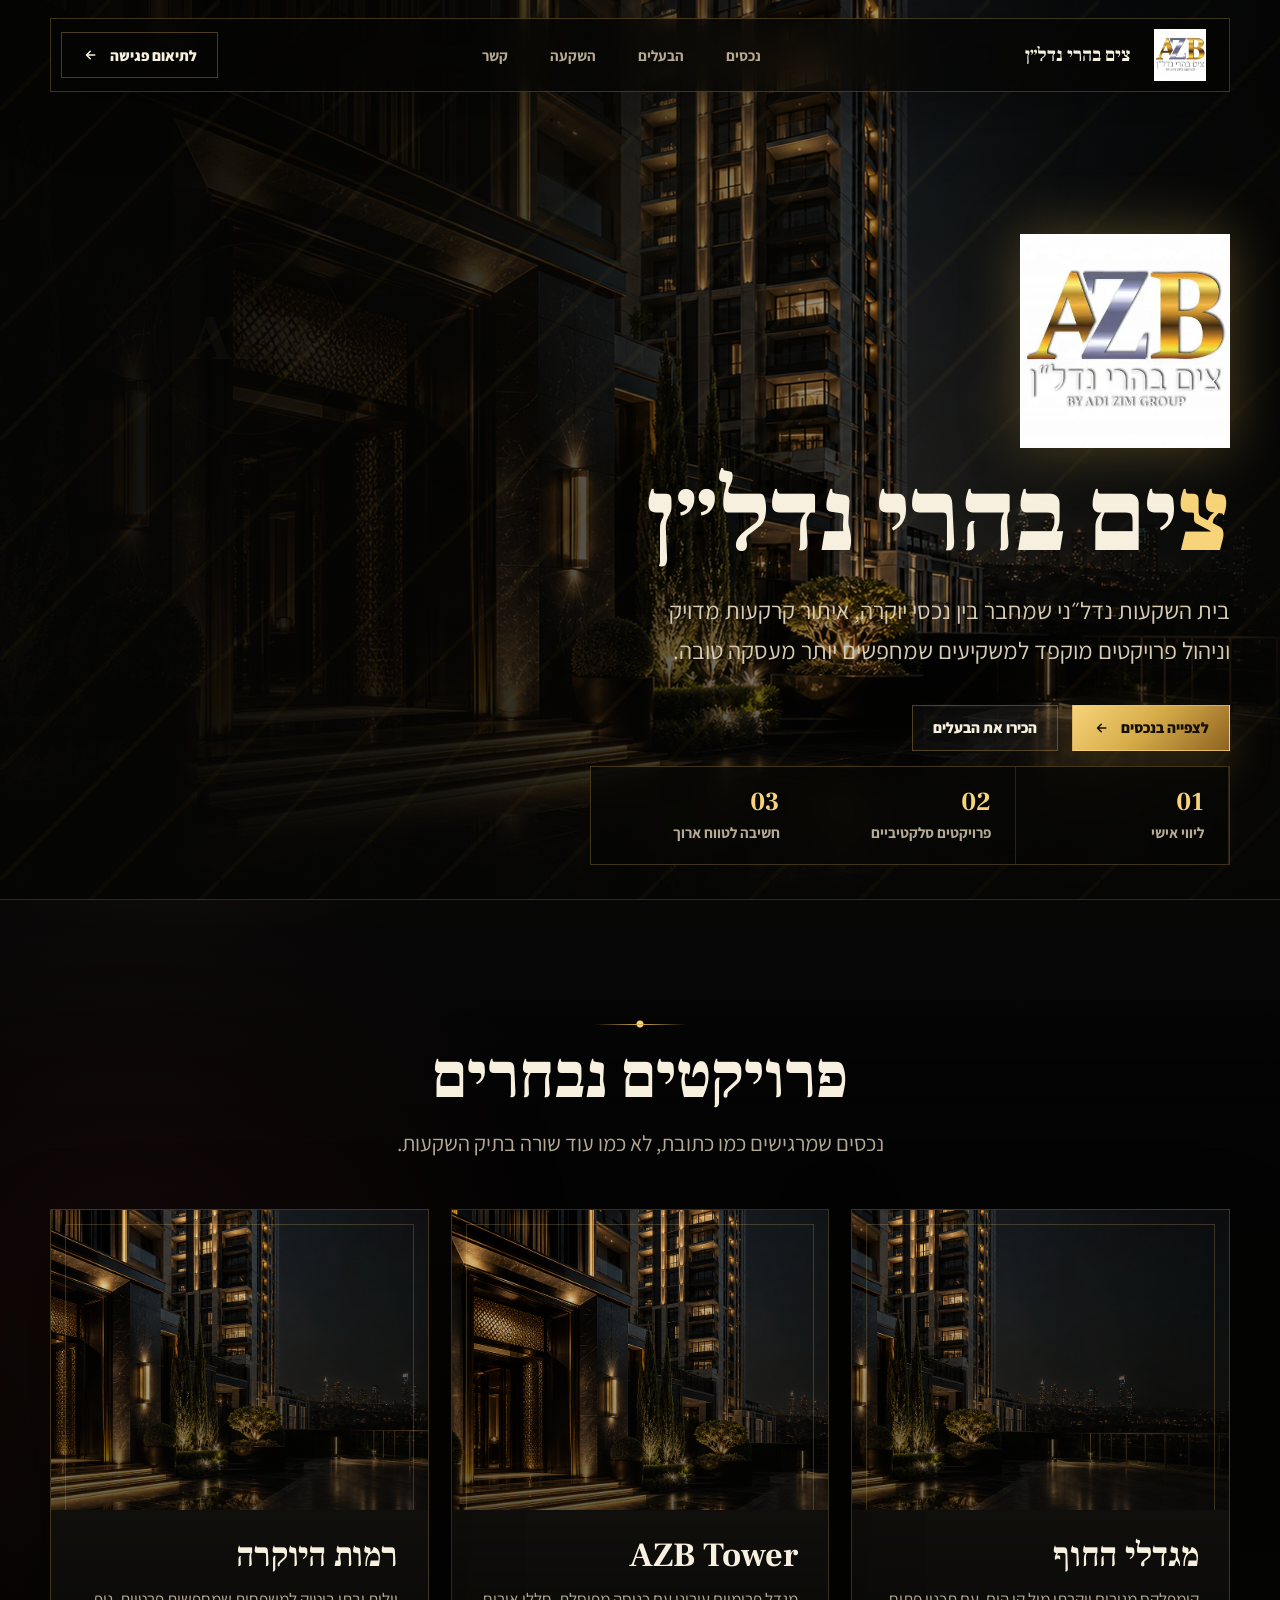
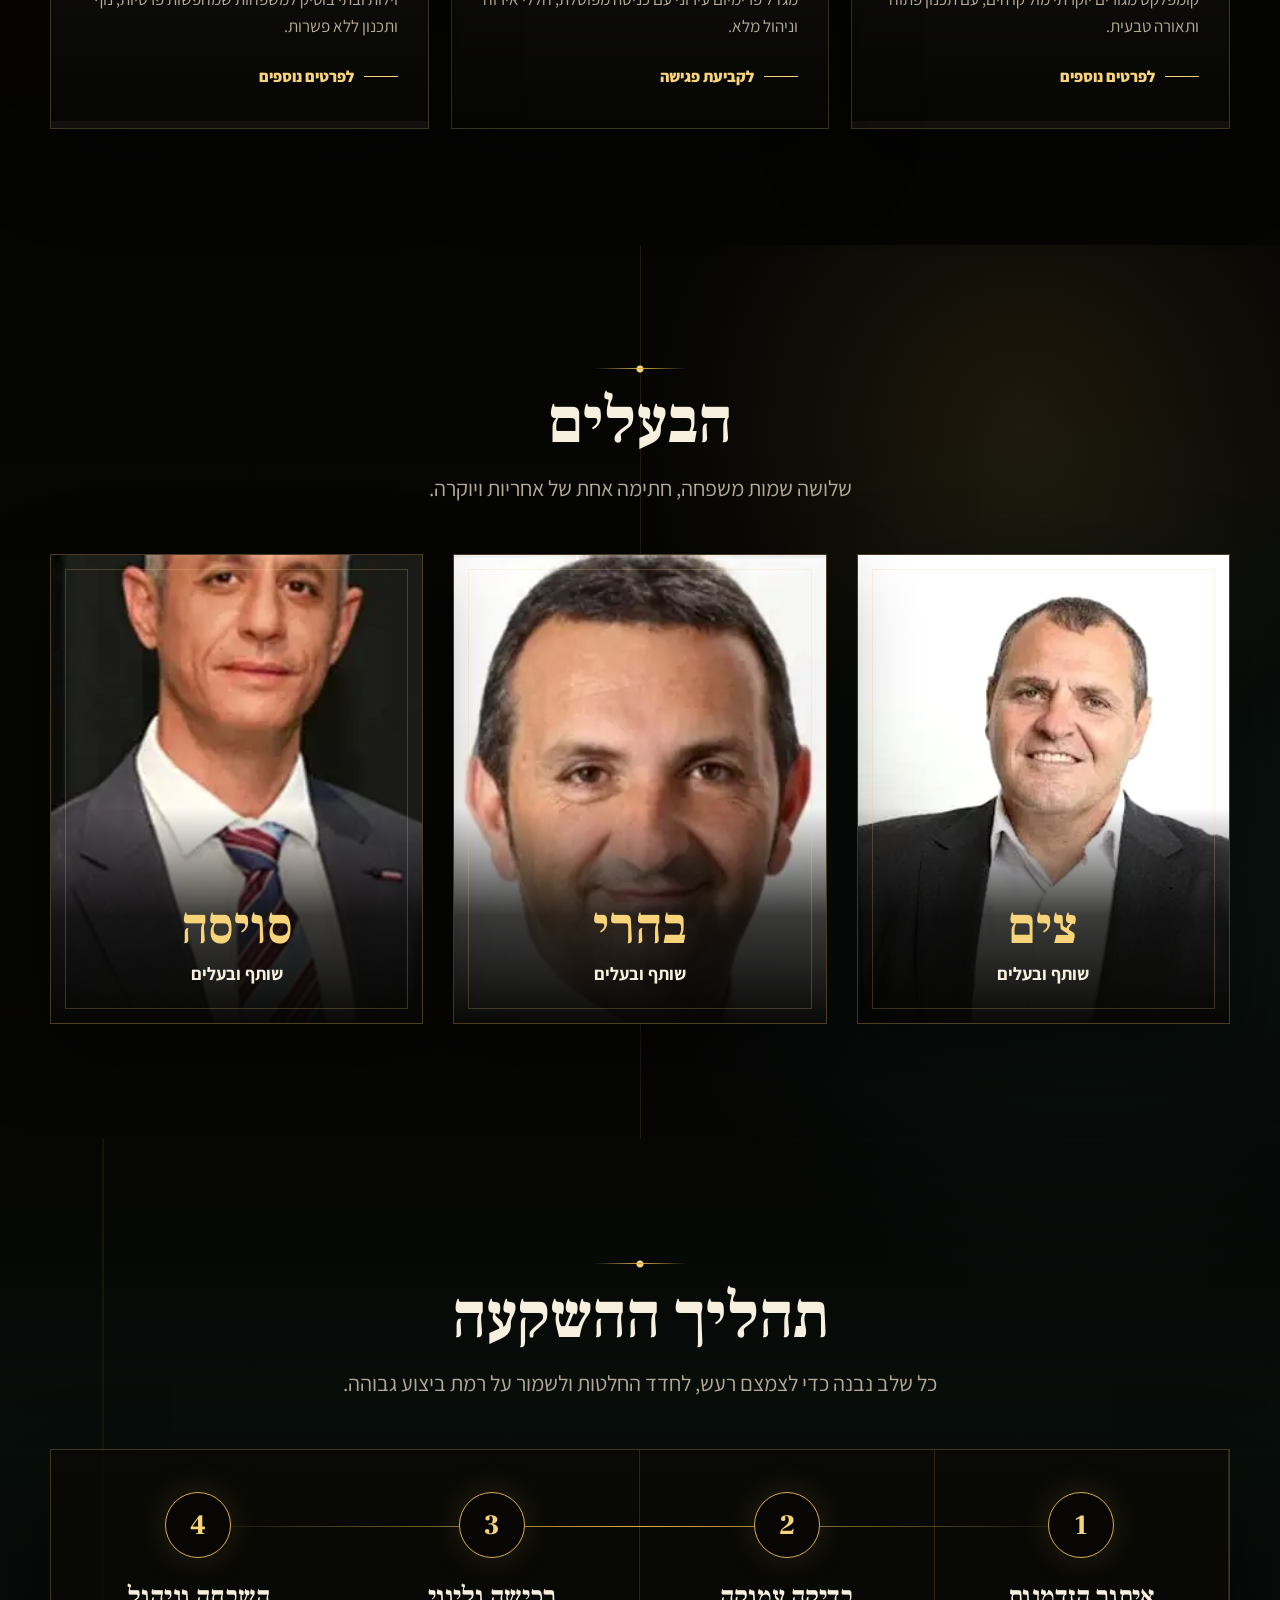
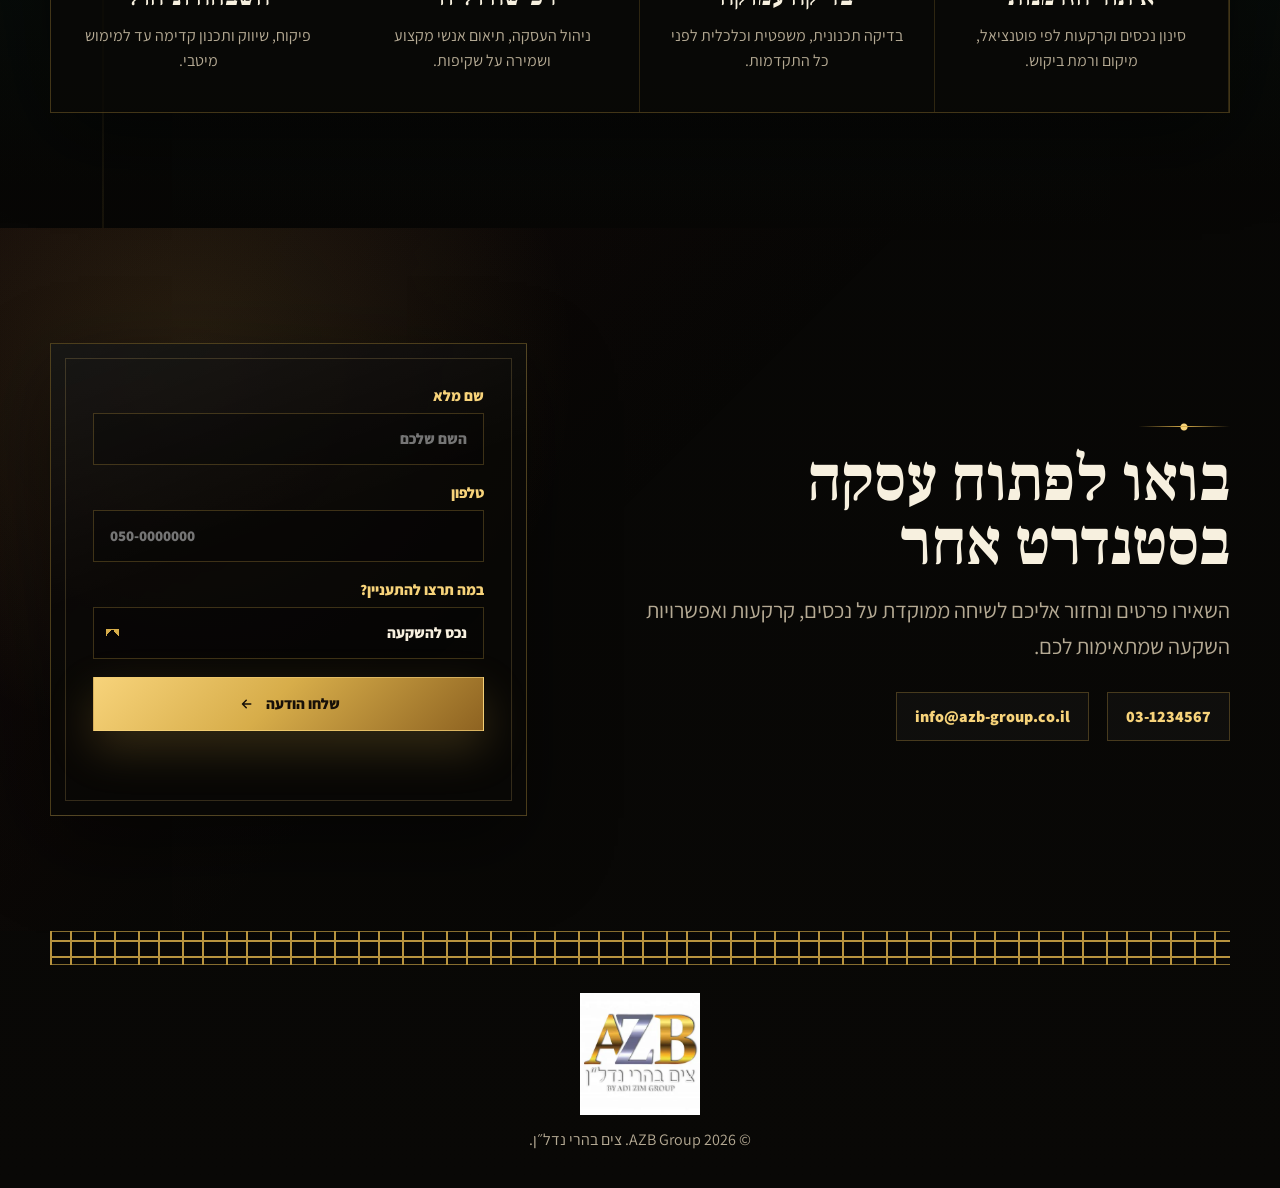
==== index.html @ ae709494 "Create luxury AZB real estate website" ====
<!doctype html>
<html lang="he" dir="rtl">
  <head>
    <meta charset="UTF-8" />
    <meta name="viewport" content="width=device-width, initial-scale=1.0" />
    <title>AZB | צים בהרי נדל"ן</title>
    <meta
      name="description"
      content="אתר יוקרה ל-AZB, צים בהרי נדל״ן, עם נכסי פרימיום, תהליך השקעה ובעלי החברה."
    />
    <link rel="preconnect" href="https://fonts.googleapis.com" />
    <link rel="preconnect" href="https://fonts.gstatic.com" crossorigin />
    <link
      href="https://fonts.googleapis.com/css2?family=Assistant:wght@300;400;500;600;700;800&family=Frank+Ruhl+Libre:wght@400;500;700;900&display=swap"
      rel="stylesheet"
    />
    <link rel="stylesheet" href="styles.css" />
  </head>
  <body>
    <div class="intro" aria-hidden="true">
      <div class="intro__frame">
        <span class="intro__line intro__line--top"></span>
        <img src="assets/logo.webp" alt="" class="intro__logo" />
        <div class="intro__title">AZB</div>
        <div class="intro__subtitle">צים בהרי נדל״ן</div>
        <span class="intro__line intro__line--bottom"></span>
      </div>
    </div>

    <header class="site-header" id="top">
      <a class="brand" href="#top" aria-label="AZB דף הבית">
        <img src="assets/logo.webp" alt="AZB צים בהרי נדל״ן" />
        <span>צים בהרי נדל״ן</span>
      </a>

      <nav class="main-nav" aria-label="ניווט ראשי">
        <a href="#properties">נכסים</a>
        <a href="#owners">הבעלים</a>
        <a href="#process">השקעה</a>
        <a href="#contact">קשר</a>
      </nav>

      <a class="header-cta" href="#contact">
        <span>לתיאום פגישה</span>
        <svg viewBox="0 0 24 24" aria-hidden="true">
          <path d="M7 12h10M13 7l5 5-5 5" />
        </svg>
      </a>
    </header>

    <main>
      <section class="hero" aria-labelledby="hero-title">
        <div class="hero__media" aria-hidden="true">
          <img src="assets/luxury-hero.png" alt="" />
          <div class="hero__seal">AZB</div>
        </div>

        <div class="hero__content" data-animate>
          <img class="hero__logo" src="assets/logo.webp" alt="AZB צים בהרי נדל״ן" />
          <h1 id="hero-title">צים בהרי נדל״ן</h1>
          <p>
            בית השקעות נדל״ני שמחבר בין נכסי יוקרה, איתור קרקעות מדויק וניהול
            פרויקטים מוקפד למשקיעים שמחפשים יותר מעסקה טובה.
          </p>
          <div class="hero__actions">
            <a class="btn btn--gold" href="#properties">
              <span>לצפייה בנכסים</span>
              <svg viewBox="0 0 24 24" aria-hidden="true">
                <path d="M7 12h10M13 7l5 5-5 5" />
              </svg>
            </a>
            <a class="btn btn--ghost" href="#owners">הכירו את הבעלים</a>
          </div>
        </div>

        <div class="hero__stats" data-animate>
          <div>
            <strong>01</strong>
            <span>ליווי אישי</span>
          </div>
          <div>
            <strong>02</strong>
            <span>פרויקטים סלקטיביים</span>
          </div>
          <div>
            <strong>03</strong>
            <span>חשיבה לטווח ארוך</span>
          </div>
        </div>
      </section>

      <section class="properties section" id="properties" aria-labelledby="properties-title">
        <div class="section__heading" data-animate>
          <span class="ornament"></span>
          <h2 id="properties-title">פרויקטים נבחרים</h2>
          <p>נכסים שמרגישים כמו כתובת, לא כמו עוד שורה בתיק השקעות.</p>
        </div>

        <div class="property-grid">
          <article class="property-card" data-animate>
            <div class="property-card__image property-card__image--one"></div>
            <div class="property-card__body">
              <h3>מגדלי החוף</h3>
              <p>קומפלקס מגורים יוקרתי מול קו הים, עם תכנון פתוח ותאורה טבעית.</p>
              <a href="#contact">לפרטים נוספים</a>
            </div>
          </article>

          <article class="property-card property-card--featured" data-animate>
            <div class="property-card__image property-card__image--two"></div>
            <div class="property-card__body">
              <h3>AZB Tower</h3>
              <p>מגדל פרימיום עירוני עם כניסה מפוסלת, חללי אירוח וניהול מלא.</p>
              <a href="#contact">לקביעת פגישה</a>
            </div>
          </article>

          <article class="property-card" data-animate>
            <div class="property-card__image property-card__image--three"></div>
            <div class="property-card__body">
              <h3>רמות היוקרה</h3>
              <p>וילות ובתי בוטיק למשפחות שמחפשות פרטיות, נוף ותכנון ללא פשרות.</p>
              <a href="#contact">לפרטים נוספים</a>
            </div>
          </article>
        </div>
      </section>

      <section class="owners section" id="owners" aria-labelledby="owners-title">
        <div class="section__heading" data-animate>
          <span class="ornament"></span>
          <h2 id="owners-title">הבעלים</h2>
          <p>שלושה שמות משפחה, חתימה אחת של אחריות ויוקרה.</p>
        </div>

        <div class="owners-grid">
          <article class="owner-card" data-animate>
            <img src="assets/owner-zim.webp" alt="בעלים ממשפחת צים" />
            <div>
              <h3>צים</h3>
              <p>שותף ובעלים</p>
            </div>
          </article>

          <article class="owner-card" data-animate>
            <img src="assets/owner-bahari.webp" alt="בעלים ממשפחת בהרי" />
            <div>
              <h3>בהרי</h3>
              <p>שותף ובעלים</p>
            </div>
          </article>

          <article class="owner-card" data-animate>
            <img src="assets/owner-suissa.webp" alt="בעלים ממשפחת סויסה" />
            <div>
              <h3>סויסה</h3>
              <p>שותף ובעלים</p>
            </div>
          </article>
        </div>
      </section>

      <section class="process section" id="process" aria-labelledby="process-title">
        <div class="section__heading" data-animate>
          <span class="ornament"></span>
          <h2 id="process-title">תהליך ההשקעה</h2>
          <p>כל שלב נבנה כדי לצמצם רעש, לחדד החלטות ולשמור על רמת ביצוע גבוהה.</p>
        </div>

        <div class="timeline" data-animate>
          <article>
            <span>1</span>
            <h3>איתור הזדמנות</h3>
            <p>סינון נכסים וקרקעות לפי פוטנציאל, מיקום ורמת ביקוש.</p>
          </article>
          <article>
            <span>2</span>
            <h3>בדיקה עמוקה</h3>
            <p>בדיקה תכנונית, משפטית וכלכלית לפני כל התקדמות.</p>
          </article>
          <article>
            <span>3</span>
            <h3>רכישה וליווי</h3>
            <p>ניהול העסקה, תיאום אנשי מקצוע ושמירה על שקיפות.</p>
          </article>
          <article>
            <span>4</span>
            <h3>השבחה וניהול</h3>
            <p>פיקוח, שיווק ותכנון קדימה עד למימוש מיטבי.</p>
          </article>
        </div>
      </section>

      <section class="contact section" id="contact" aria-labelledby="contact-title">
        <div class="contact__copy" data-animate>
          <span class="ornament"></span>
          <h2 id="contact-title">בואו לפתוח עסקה בסטנדרט אחר</h2>
          <p>
            השאירו פרטים ונחזור אליכם לשיחה ממוקדת על נכסים, קרקעות ואפשרויות
            השקעה שמתאימות לכם.
          </p>
          <div class="contact__details">
            <a href="tel:031234567">03-1234567</a>
            <a href="mailto:info@azb-group.co.il">info@azb-group.co.il</a>
          </div>
        </div>

        <form class="contact-form" data-animate>
          <label>
            שם מלא
            <input type="text" name="name" placeholder="השם שלכם" required />
          </label>
          <label>
            טלפון
            <input type="tel" name="phone" placeholder="050-0000000" required />
          </label>
          <label>
            במה תרצו להתעניין?
            <select name="interest">
              <option>נכס להשקעה</option>
              <option>קרקע להשבחה</option>
              <option>פרויקט מגורים</option>
              <option>פגישת היכרות</option>
            </select>
          </label>
          <button class="btn btn--gold" type="submit">
            <span>שלחו הודעה</span>
            <svg viewBox="0 0 24 24" aria-hidden="true">
              <path d="M7 12h10M13 7l5 5-5 5" />
            </svg>
          </button>
          <p class="form-status" role="status" aria-live="polite"></p>
        </form>
      </section>
    </main>

    <footer class="site-footer">
      <div class="meander" aria-hidden="true"></div>
      <img src="assets/logo.webp" alt="AZB צים בהרי נדל״ן" />
      <p>© 2026 AZB Group. צים בהרי נדל״ן.</p>
    </footer>

    <script src="script.js"></script>
  </body>
</html>
---- styles.css ----
:root {
  --bg: #050504;
  --bg-soft: #0b0a08;
  --panel: #11100d;
  --panel-strong: #17130e;
  --gold: #d7ad4a;
  --gold-bright: #f7d37a;
  --gold-deep: #8e6321;
  --ivory: #f7f0df;
  --muted: #b5aa94;
  --line: rgba(215, 173, 74, 0.34);
  --emerald: #11392f;
  --wine: #3a1415;
  --shadow: 0 30px 80px rgba(0, 0, 0, 0.48);
  --serif: "Frank Ruhl Libre", "Noto Serif Hebrew", Georgia, serif;
  --sans: "Assistant", "Segoe UI", Arial, sans-serif;
  --ease: cubic-bezier(0.22, 1, 0.36, 1);
}

* {
  box-sizing: border-box;
}

html {
  scroll-behavior: smooth;
}

body {
  margin: 0;
  background:
    radial-gradient(circle at 15% 12%, rgba(215, 173, 74, 0.16), transparent 26rem),
    radial-gradient(circle at 85% 56%, rgba(17, 57, 47, 0.34), transparent 28rem),
    linear-gradient(180deg, #020202 0%, var(--bg) 46%, #090806 100%);
  color: var(--ivory);
  font-family: var(--sans);
  overflow-x: hidden;
}

body::before {
  position: fixed;
  inset: 0;
  z-index: -2;
  content: "";
  pointer-events: none;
  background-image:
    linear-gradient(rgba(255, 255, 255, 0.018) 1px, transparent 1px),
    linear-gradient(90deg, rgba(255, 255, 255, 0.018) 1px, transparent 1px);
  background-size: 72px 72px;
  mask-image: linear-gradient(to bottom, rgba(0, 0, 0, 0.8), transparent 78%);
}

body::after {
  position: fixed;
  inset: 0;
  z-index: -1;
  content: "";
  pointer-events: none;
  opacity: 0.22;
  background:
    linear-gradient(135deg, transparent 0 48%, rgba(215, 173, 74, 0.18) 49% 51%, transparent 52% 100%) 0 0 / 110px 110px,
    radial-gradient(circle at 50% 10%, rgba(247, 211, 122, 0.13), transparent 32rem);
}

a {
  color: inherit;
  text-decoration: none;
}

img {
  display: block;
  max-width: 100%;
}

button,
input,
select {
  font: inherit;
}

.intro {
  position: fixed;
  inset: 0;
  z-index: 1000;
  display: grid;
  place-items: center;
  overflow: hidden;
  background:
    radial-gradient(circle at center, rgba(215, 173, 74, 0.18), transparent 23rem),
    linear-gradient(135deg, #030303 0%, #0d0904 52%, #030303 100%);
  transition: opacity 900ms var(--ease), visibility 900ms var(--ease);
}

.intro::before,
.intro::after {
  position: absolute;
  inset: 9vw;
  content: "";
  border: 1px solid rgba(215, 173, 74, 0.34);
  transform: scaleX(0);
  animation: frameDraw 1500ms 280ms var(--ease) forwards;
}

.intro::after {
  inset: 11vw;
  border-color: rgba(247, 211, 122, 0.18);
  animation-delay: 520ms;
}

.intro__frame {
  position: relative;
  display: grid;
  place-items: center;
  min-width: min(560px, 82vw);
  padding: 54px 42px;
  isolation: isolate;
}

.intro__frame::before {
  position: absolute;
  width: 360px;
  height: 360px;
  content: "";
  border: 1px solid rgba(247, 211, 122, 0.28);
  border-radius: 50%;
  box-shadow: 0 0 110px rgba(215, 173, 74, 0.22), inset 0 0 80px rgba(215, 173, 74, 0.08);
  animation: halo 2100ms var(--ease) both;
}

.intro__logo {
  width: min(210px, 48vw);
  filter: drop-shadow(0 0 32px rgba(247, 211, 122, 0.45));
  opacity: 0;
  transform: translateY(22px) scale(0.82);
  animation: logoReveal 1500ms 420ms var(--ease) forwards;
}

.intro__title {
  margin-top: 18px;
  font-family: var(--serif);
  font-size: clamp(48px, 8vw, 92px);
  font-weight: 900;
  line-height: 0.85;
  letter-spacing: 0;
  color: var(--gold-bright);
  text-shadow: 0 0 32px rgba(215, 173, 74, 0.36);
  opacity: 0;
  animation: fadeUp 1000ms 740ms var(--ease) forwards;
}

.intro__subtitle {
  margin-top: 8px;
  color: var(--ivory);
  font-size: clamp(18px, 3vw, 28px);
  letter-spacing: 0;
  opacity: 0;
  animation: fadeUp 1000ms 930ms var(--ease) forwards;
}

.intro__line {
  width: min(360px, 68vw);
  height: 1px;
  background: linear-gradient(90deg, transparent, var(--gold-bright), transparent);
  transform: scaleX(0);
  animation: lineDraw 1300ms 620ms var(--ease) forwards;
}

.intro__line--top {
  margin-bottom: 30px;
}

.intro__line--bottom {
  margin-top: 28px;
}

body.intro-done .intro {
  visibility: hidden;
  opacity: 0;
}

.site-header {
  position: fixed;
  inset: 0 0 auto 0;
  z-index: 50;
  display: grid;
  grid-template-columns: auto 1fr auto;
  align-items: center;
  gap: 28px;
  width: min(1180px, calc(100% - 32px));
  margin: 18px auto 0;
  padding: 10px 12px 10px 10px;
  border: 1px solid rgba(215, 173, 74, 0.28);
  background: rgba(5, 5, 4, 0.72);
  box-shadow: 0 18px 60px rgba(0, 0, 0, 0.34);
  backdrop-filter: blur(18px);
  transition: transform 420ms var(--ease), background 420ms var(--ease), border-color 420ms var(--ease);
}

.site-header.is-scrolled {
  background: rgba(5, 5, 4, 0.9);
  border-color: rgba(215, 173, 74, 0.42);
  transform: translateY(-5px);
}

.brand {
  display: inline-flex;
  align-items: center;
  gap: 12px;
  min-width: 0;
}

.brand img {
  width: 74px;
  height: 52px;
  object-fit: contain;
}

.brand span {
  color: var(--ivory);
  font-family: var(--serif);
  font-size: 19px;
  font-weight: 700;
  white-space: nowrap;
}

.main-nav {
  display: flex;
  justify-content: center;
  gap: clamp(18px, 4vw, 42px);
  color: var(--muted);
  font-size: 15px;
  font-weight: 700;
}

.main-nav a {
  position: relative;
  padding: 8px 0;
  transition: color 240ms ease;
}

.main-nav a::after {
  position: absolute;
  right: 0;
  bottom: 0;
  width: 100%;
  height: 1px;
  content: "";
  background: var(--gold);
  transform: scaleX(0);
  transform-origin: right;
  transition: transform 260ms var(--ease);
}

.main-nav a:hover,
.main-nav a:focus-visible {
  color: var(--gold-bright);
}

.main-nav a:hover::after,
.main-nav a:focus-visible::after {
  transform: scaleX(1);
}

.header-cta,
.btn {
  position: relative;
  display: inline-flex;
  align-items: center;
  justify-content: center;
  gap: 10px;
  min-height: 46px;
  padding: 0 20px;
  border: 1px solid var(--line);
  overflow: hidden;
  color: var(--ivory);
  font-size: 15px;
  font-weight: 800;
  isolation: isolate;
  transition: transform 260ms var(--ease), border-color 260ms ease, color 260ms ease;
}

.header-cta::before,
.btn::before {
  position: absolute;
  inset: 0;
  z-index: -1;
  content: "";
  background: linear-gradient(105deg, transparent 0 35%, rgba(255, 255, 255, 0.32) 48%, transparent 62% 100%);
  transform: translateX(115%);
  transition: transform 720ms var(--ease);
}

.header-cta:hover,
.btn:hover {
  transform: translateY(-2px);
  border-color: rgba(247, 211, 122, 0.72);
}

.header-cta:hover::before,
.btn:hover::before {
  transform: translateX(-115%);
}

.header-cta svg,
.btn svg {
  width: 18px;
  height: 18px;
  fill: none;
  stroke: currentColor;
  stroke-linecap: round;
  stroke-linejoin: round;
  stroke-width: 2;
  transform: scaleX(-1);
}

.btn--gold {
  border-color: rgba(247, 211, 122, 0.66);
  background: linear-gradient(135deg, var(--gold-bright), var(--gold) 46%, var(--gold-deep));
  color: #171008;
  box-shadow: 0 18px 46px rgba(215, 173, 74, 0.22);
}

.btn--ghost {
  background: rgba(255, 255, 255, 0.03);
  color: var(--ivory);
}

.hero {
  position: relative;
  display: grid;
  align-items: center;
  min-height: 100vh;
  padding: 138px max(22px, calc((100vw - 1180px) / 2)) 78px;
  overflow: hidden;
  border-bottom: 1px solid rgba(215, 173, 74, 0.22);
}

.hero::before {
  position: absolute;
  inset: 0;
  z-index: -1;
  content: "";
  background:
    linear-gradient(90deg, rgba(5, 5, 4, 0.98) 0%, rgba(5, 5, 4, 0.84) 34%, rgba(5, 5, 4, 0.24) 70%, rgba(5, 5, 4, 0.9) 100%),
    linear-gradient(0deg, #050504 0%, rgba(5, 5, 4, 0) 28%);
}

.hero__media {
  position: absolute;
  inset: 0;
  z-index: -2;
}

.hero__media img {
  width: 100%;
  height: 100%;
  object-fit: cover;
  object-position: left center;
  opacity: 0.9;
}

.hero__seal {
  position: absolute;
  top: 27%;
  left: 12%;
  display: grid;
  place-items: center;
  width: clamp(130px, 15vw, 210px);
  aspect-ratio: 1;
  border: 1px solid rgba(247, 211, 122, 0.36);
  border-radius: 50%;
  color: rgba(247, 211, 122, 0.42);
  font-family: var(--serif);
  font-size: clamp(38px, 5vw, 74px);
  font-weight: 900;
  box-shadow: inset 0 0 70px rgba(215, 173, 74, 0.08);
  opacity: 0.78;
}

.hero__content {
  width: min(660px, 100%);
  padding-top: 26px;
}

.hero__logo {
  width: clamp(130px, 18vw, 210px);
  margin-bottom: 22px;
  filter: drop-shadow(0 0 28px rgba(215, 173, 74, 0.32));
}

.hero h1 {
  margin: 0;
  color: var(--ivory);
  font-family: var(--serif);
  font-size: clamp(54px, 8vw, 112px);
  font-weight: 900;
  line-height: 0.95;
  letter-spacing: 0;
  text-wrap: balance;
}

.hero h1::first-letter {
  color: var(--gold-bright);
}

.hero p {
  max-width: 590px;
  margin: 24px 0 0;
  color: #d6cbb4;
  font-size: clamp(19px, 2vw, 24px);
  font-weight: 400;
  line-height: 1.65;
}

.hero__actions {
  display: flex;
  flex-wrap: wrap;
  gap: 14px;
  margin-top: 34px;
}

.hero__stats {
  position: absolute;
  right: max(22px, calc((100vw - 1180px) / 2));
  bottom: 34px;
  display: grid;
  grid-template-columns: repeat(3, minmax(120px, 1fr));
  width: min(640px, calc(100% - 44px));
  border: 1px solid rgba(215, 173, 74, 0.28);
  background: rgba(6, 6, 5, 0.74);
  backdrop-filter: blur(18px);
}

.hero__stats div {
  padding: 22px 24px;
  border-inline-start: 1px solid rgba(215, 173, 74, 0.18);
}

.hero__stats div:last-child {
  border-inline-start: 0;
}

.hero__stats strong {
  display: block;
  color: var(--gold-bright);
  font-family: var(--serif);
  font-size: 26px;
  line-height: 1;
}

.hero__stats span {
  display: block;
  margin-top: 8px;
  color: var(--muted);
  font-size: 15px;
  font-weight: 700;
}

.section {
  padding: clamp(76px, 9vw, 132px) max(22px, calc((100vw - 1180px) / 2));
}

.section__heading {
  display: grid;
  justify-items: center;
  max-width: 720px;
  margin: 0 auto 48px;
  text-align: center;
}

.ornament {
  display: block;
  width: 92px;
  height: 18px;
  margin-bottom: 12px;
  background:
    linear-gradient(90deg, transparent, var(--gold), transparent) center / 100% 1px no-repeat,
    radial-gradient(circle, var(--gold-bright) 0 3px, transparent 4px) center / 18px 18px no-repeat;
}

.section h2 {
  margin: 0;
  color: var(--ivory);
  font-family: var(--serif);
  font-size: clamp(40px, 5vw, 70px);
  font-weight: 800;
  line-height: 1;
  letter-spacing: 0;
}

.section__heading p,
.contact__copy p {
  margin: 16px 0 0;
  color: var(--muted);
  font-size: clamp(18px, 2vw, 22px);
  line-height: 1.65;
}

.properties {
  background:
    linear-gradient(180deg, rgba(255, 255, 255, 0.018), transparent 24%),
    radial-gradient(circle at 10% 40%, rgba(58, 20, 21, 0.28), transparent 28rem);
}

.property-grid {
  display: grid;
  grid-template-columns: repeat(3, 1fr);
  gap: 22px;
}

.property-card {
  position: relative;
  min-height: 520px;
  border: 1px solid rgba(215, 173, 74, 0.24);
  background: var(--panel);
  box-shadow: var(--shadow);
  overflow: hidden;
  transition: transform 360ms var(--ease), border-color 360ms ease, box-shadow 360ms ease;
}

.property-card::before {
  position: absolute;
  inset: 14px;
  z-index: 2;
  content: "";
  border: 1px solid rgba(247, 211, 122, 0.2);
  pointer-events: none;
}

.property-card:hover {
  transform: translateY(-8px);
  border-color: rgba(247, 211, 122, 0.56);
  box-shadow: 0 38px 100px rgba(0, 0, 0, 0.58);
}

.property-card__image {
  min-height: 300px;
  background-image:
    linear-gradient(0deg, rgba(5, 5, 4, 0.62), rgba(5, 5, 4, 0.03)),
    url("assets/luxury-hero.png");
  background-size: 180% auto;
  transition: transform 560ms var(--ease), filter 560ms ease;
}

.property-card:hover .property-card__image {
  transform: scale(1.04);
  filter: saturate(1.12) contrast(1.06);
}

.property-card__image--one {
  background-position: 74% 54%;
}

.property-card__image--two {
  background-position: 24% 36%;
}

.property-card__image--three {
  background-position: 46% 58%;
}

.property-card__body {
  position: relative;
  z-index: 3;
  padding: 28px 30px 34px;
  background:
    linear-gradient(180deg, rgba(5, 5, 4, 0.1), rgba(5, 5, 4, 0.94)),
    var(--panel);
}

.property-card h3 {
  margin: 0;
  color: var(--ivory);
  font-family: var(--serif);
  font-size: 34px;
  line-height: 1;
}

.property-card p {
  margin: 14px 0 22px;
  color: var(--muted);
  font-size: 17px;
  line-height: 1.55;
}

.property-card a {
  display: inline-flex;
  align-items: center;
  color: var(--gold-bright);
  font-weight: 800;
}

.property-card a::before {
  content: "";
  width: 34px;
  height: 1px;
  margin-left: 10px;
  background: currentColor;
  transition: width 260ms var(--ease);
}

.property-card a:hover::before {
  width: 54px;
}

.property-card--featured {
  transform: translateY(-20px);
  background: linear-gradient(180deg, rgba(17, 57, 47, 0.34), rgba(5, 5, 4, 0.98));
}

.owners {
  position: relative;
  overflow: hidden;
}

.owners::before {
  position: absolute;
  inset: 0;
  content: "";
  pointer-events: none;
  background:
    linear-gradient(90deg, transparent, rgba(215, 173, 74, 0.14), transparent) center top / 1px 100% no-repeat,
    radial-gradient(circle at 80% 20%, rgba(215, 173, 74, 0.12), transparent 24rem);
}

.owners-grid {
  position: relative;
  display: grid;
  grid-template-columns: repeat(3, 1fr);
  gap: 30px;
}

.owner-card {
  position: relative;
  display: grid;
  align-content: end;
  min-height: 470px;
  padding: 18px;
  border: 1px solid rgba(215, 173, 74, 0.26);
  overflow: hidden;
  background:
    linear-gradient(160deg, rgba(255, 255, 255, 0.03), transparent),
    var(--panel-strong);
  box-shadow: var(--shadow);
}

.owner-card::before {
  position: absolute;
  inset: 14px;
  z-index: 2;
  content: "";
  border: 1px solid rgba(247, 211, 122, 0.22);
  pointer-events: none;
}

.owner-card::after {
  position: absolute;
  inset: auto 0 0;
  z-index: 1;
  height: 46%;
  content: "";
  background: linear-gradient(0deg, rgba(5, 5, 4, 0.98), rgba(5, 5, 4, 0.78), transparent);
}

.owner-card img {
  position: absolute;
  inset: 0;
  width: 100%;
  height: 100%;
  object-fit: cover;
  object-position: center top;
  filter: saturate(0.92) contrast(1.04);
  transition: transform 560ms var(--ease), filter 560ms ease;
}

.owner-card:hover img {
  transform: scale(1.045);
  filter: saturate(1.03) contrast(1.08);
}

.owner-card div {
  position: relative;
  z-index: 3;
  padding: 26px 22px 20px;
  text-align: center;
}

.owner-card h3 {
  margin: 0;
  color: var(--gold-bright);
  font-family: var(--serif);
  font-size: clamp(34px, 4vw, 52px);
  line-height: 1;
}

.owner-card p {
  margin: 9px 0 0;
  color: var(--ivory);
  font-size: 18px;
  font-weight: 700;
}

.process {
  background:
    linear-gradient(180deg, rgba(5, 5, 4, 0), rgba(17, 57, 47, 0.16) 45%, rgba(5, 5, 4, 0)),
    linear-gradient(90deg, transparent 0 8%, rgba(215, 173, 74, 0.08) 8% 8.15%, transparent 8.15% 100%);
}

.timeline {
  position: relative;
  display: grid;
  grid-template-columns: repeat(4, 1fr);
  gap: 0;
  border: 1px solid rgba(215, 173, 74, 0.28);
  background: rgba(9, 8, 6, 0.78);
  box-shadow: var(--shadow);
}

.timeline::before {
  position: absolute;
  top: 76px;
  right: 12%;
  left: 12%;
  height: 1px;
  content: "";
  background: linear-gradient(90deg, transparent, var(--gold), transparent);
}

.timeline article {
  position: relative;
  padding: 42px 30px 38px;
  text-align: center;
  border-inline-start: 1px solid rgba(215, 173, 74, 0.18);
}

.timeline article:last-child {
  border-inline-start: 0;
}

.timeline span {
  position: relative;
  z-index: 1;
  display: grid;
  place-items: center;
  width: 66px;
  height: 66px;
  margin: 0 auto 24px;
  border: 1px solid var(--gold);
  border-radius: 50%;
  background: #070604;
  color: var(--gold-bright);
  font-family: var(--serif);
  font-size: 28px;
  font-weight: 900;
  box-shadow: 0 0 34px rgba(215, 173, 74, 0.16);
}

.timeline h3 {
  margin: 0;
  color: var(--ivory);
  font-family: var(--serif);
  font-size: 27px;
  line-height: 1.08;
}

.timeline p {
  margin: 13px 0 0;
  color: var(--muted);
  font-size: 16px;
  line-height: 1.55;
}

.contact {
  display: grid;
  grid-template-columns: minmax(0, 0.9fr) minmax(360px, 0.7fr);
  gap: clamp(36px, 7vw, 90px);
  align-items: center;
  background:
    radial-gradient(circle at 15% 20%, rgba(215, 173, 74, 0.13), transparent 24rem),
    linear-gradient(135deg, rgba(58, 20, 21, 0.2), transparent 46%);
}

.contact__copy {
  max-width: 620px;
}

.contact__copy .ornament {
  margin-right: 0;
}

.contact h2 {
  max-width: 620px;
}

.contact__details {
  display: flex;
  flex-wrap: wrap;
  gap: 18px;
  margin-top: 28px;
}

.contact__details a {
  padding: 13px 18px;
  border: 1px solid rgba(215, 173, 74, 0.28);
  color: var(--gold-bright);
  font-weight: 800;
  background: rgba(255, 255, 255, 0.03);
}

.contact-form {
  position: relative;
  display: grid;
  gap: 18px;
  padding: clamp(24px, 4vw, 42px);
  border: 1px solid rgba(215, 173, 74, 0.32);
  background:
    linear-gradient(160deg, rgba(255, 255, 255, 0.055), transparent 42%),
    rgba(9, 8, 6, 0.84);
  box-shadow: var(--shadow);
}

.contact-form::before {
  position: absolute;
  inset: 14px;
  content: "";
  border: 1px solid rgba(247, 211, 122, 0.18);
  pointer-events: none;
}

.contact-form label {
  display: grid;
  gap: 8px;
  color: var(--gold-bright);
  font-size: 15px;
  font-weight: 800;
}

.contact-form input,
.contact-form select {
  min-height: 52px;
  width: 100%;
  padding: 0 16px;
  border: 1px solid rgba(215, 173, 74, 0.26);
  border-radius: 0;
  background: rgba(0, 0, 0, 0.24);
  color: var(--ivory);
  outline: none;
  transition: border-color 200ms ease, box-shadow 200ms ease;
}

.contact-form select {
  appearance: none;
  background-image:
    linear-gradient(45deg, transparent 50%, var(--gold) 50%),
    linear-gradient(135deg, var(--gold) 50%, transparent 50%);
  background-position: left 18px center, left 12px center;
  background-size: 7px 7px, 7px 7px;
  background-repeat: no-repeat;
}

.contact-form input:focus,
.contact-form select:focus {
  border-color: var(--gold-bright);
  box-shadow: 0 0 0 3px rgba(215, 173, 74, 0.12);
}

.contact-form .btn {
  width: 100%;
  min-height: 54px;
  cursor: pointer;
}

.form-status {
  min-height: 24px;
  margin: 0;
  color: var(--gold-bright);
  font-weight: 800;
  text-align: center;
}

.site-footer {
  display: grid;
  justify-items: center;
  padding: 0 max(22px, calc((100vw - 1180px) / 2)) 38px;
  color: var(--muted);
  text-align: center;
}

.site-footer img {
  width: 120px;
  margin-top: 28px;
}

.site-footer p {
  margin: 14px 0 0;
}

.meander {
  width: 100%;
  height: 34px;
  border-block: 1px solid rgba(215, 173, 74, 0.72);
  background:
    linear-gradient(90deg, var(--gold) 0 2px, transparent 2px 20px, var(--gold) 20px 22px, transparent 22px 44px) 0 0 / 44px 100%,
    linear-gradient(180deg, transparent 0 8px, var(--gold) 8px 10px, transparent 10px 24px, var(--gold) 24px 26px, transparent 26px 100%) 0 0 / 44px 100%;
  opacity: 0.85;
}

[data-animate] {
  opacity: 0;
  transform: translateY(26px);
  transition: opacity 760ms var(--ease), transform 760ms var(--ease);
}

[data-animate].is-visible {
  opacity: 1;
  transform: translateY(0);
}

@keyframes frameDraw {
  to {
    transform: scaleX(1);
  }
}

@keyframes halo {
  0% {
    opacity: 0;
    transform: scale(0.68) rotate(-14deg);
  }
  100% {
    opacity: 1;
    transform: scale(1) rotate(0);
  }
}

@keyframes logoReveal {
  0% {
    opacity: 0;
    transform: translateY(22px) scale(0.82);
  }
  70% {
    opacity: 1;
  }
  100% {
    opacity: 1;
    transform: translateY(0) scale(1);
  }
}

@keyframes fadeUp {
  to {
    opacity: 1;
    transform: translateY(0);
  }
}

@keyframes lineDraw {
  to {
    transform: scaleX(1);
  }
}

@media (max-width: 920px) {
  .site-header {
    grid-template-columns: 1fr auto;
    gap: 12px;
  }

  .main-nav {
    grid-column: 1 / -1;
    order: 3;
    justify-content: space-between;
    gap: 10px;
    padding: 2px 6px 4px;
    font-size: 14px;
  }

  .brand span {
    display: none;
  }

  .hero {
    min-height: 950px;
    padding-top: 170px;
  }

  .hero::before {
    background:
      linear-gradient(180deg, rgba(5, 5, 4, 0.92) 0%, rgba(5, 5, 4, 0.62) 45%, rgba(5, 5, 4, 0.92) 100%),
      linear-gradient(0deg, #050504 0%, rgba(5, 5, 4, 0) 34%);
  }

  .hero__media img {
    object-position: 35% center;
  }

  .hero__stats {
    position: relative;
    right: auto;
    bottom: auto;
    grid-template-columns: 1fr;
    margin-top: 54px;
    width: 100%;
  }

  .hero__stats div,
  .hero__stats div:last-child {
    border-inline-start: 0;
    border-top: 1px solid rgba(215, 173, 74, 0.18);
  }

  .hero__stats div:first-child {
    border-top: 0;
  }

  .property-grid,
  .owners-grid,
  .timeline,
  .contact {
    grid-template-columns: 1fr;
  }

  .property-card--featured {
    transform: none;
  }

  .timeline::before {
    display: none;
  }

  .timeline article,
  .timeline article:last-child {
    border-inline-start: 0;
    border-top: 1px solid rgba(215, 173, 74, 0.18);
  }

  .timeline article:first-child {
    border-top: 0;
  }
}

@media (max-width: 560px) {
  .site-header {
    width: calc(100% - 22px);
    margin-top: 10px;
    padding: 8px;
  }

  .brand img {
    width: 62px;
    height: 42px;
  }

  .header-cta {
    min-height: 40px;
    padding: 0 13px;
    font-size: 14px;
  }

  .main-nav {
    overflow-x: auto;
    justify-content: flex-start;
    scrollbar-width: none;
  }

  .main-nav a {
    flex: 0 0 auto;
  }

  .hero {
    min-height: 920px;
    padding-top: 150px;
  }

  .hero__actions {
    display: grid;
  }

  .btn {
    width: 100%;
  }

  .hero__seal {
    display: none;
  }

  .property-card,
  .owner-card {
    min-height: 440px;
  }

  .property-card__image {
    min-height: 250px;
    background-size: 240% auto;
  }

  .contact {
    gap: 32px;
  }

  .contact__details {
    display: grid;
  }
}

@media (prefers-reduced-motion: reduce) {
  *,
  *::before,
  *::after {
    scroll-behavior: auto !important;
    animation-duration: 1ms !important;
    animation-iteration-count: 1 !important;
    transition-duration: 1ms !important;
  }
}
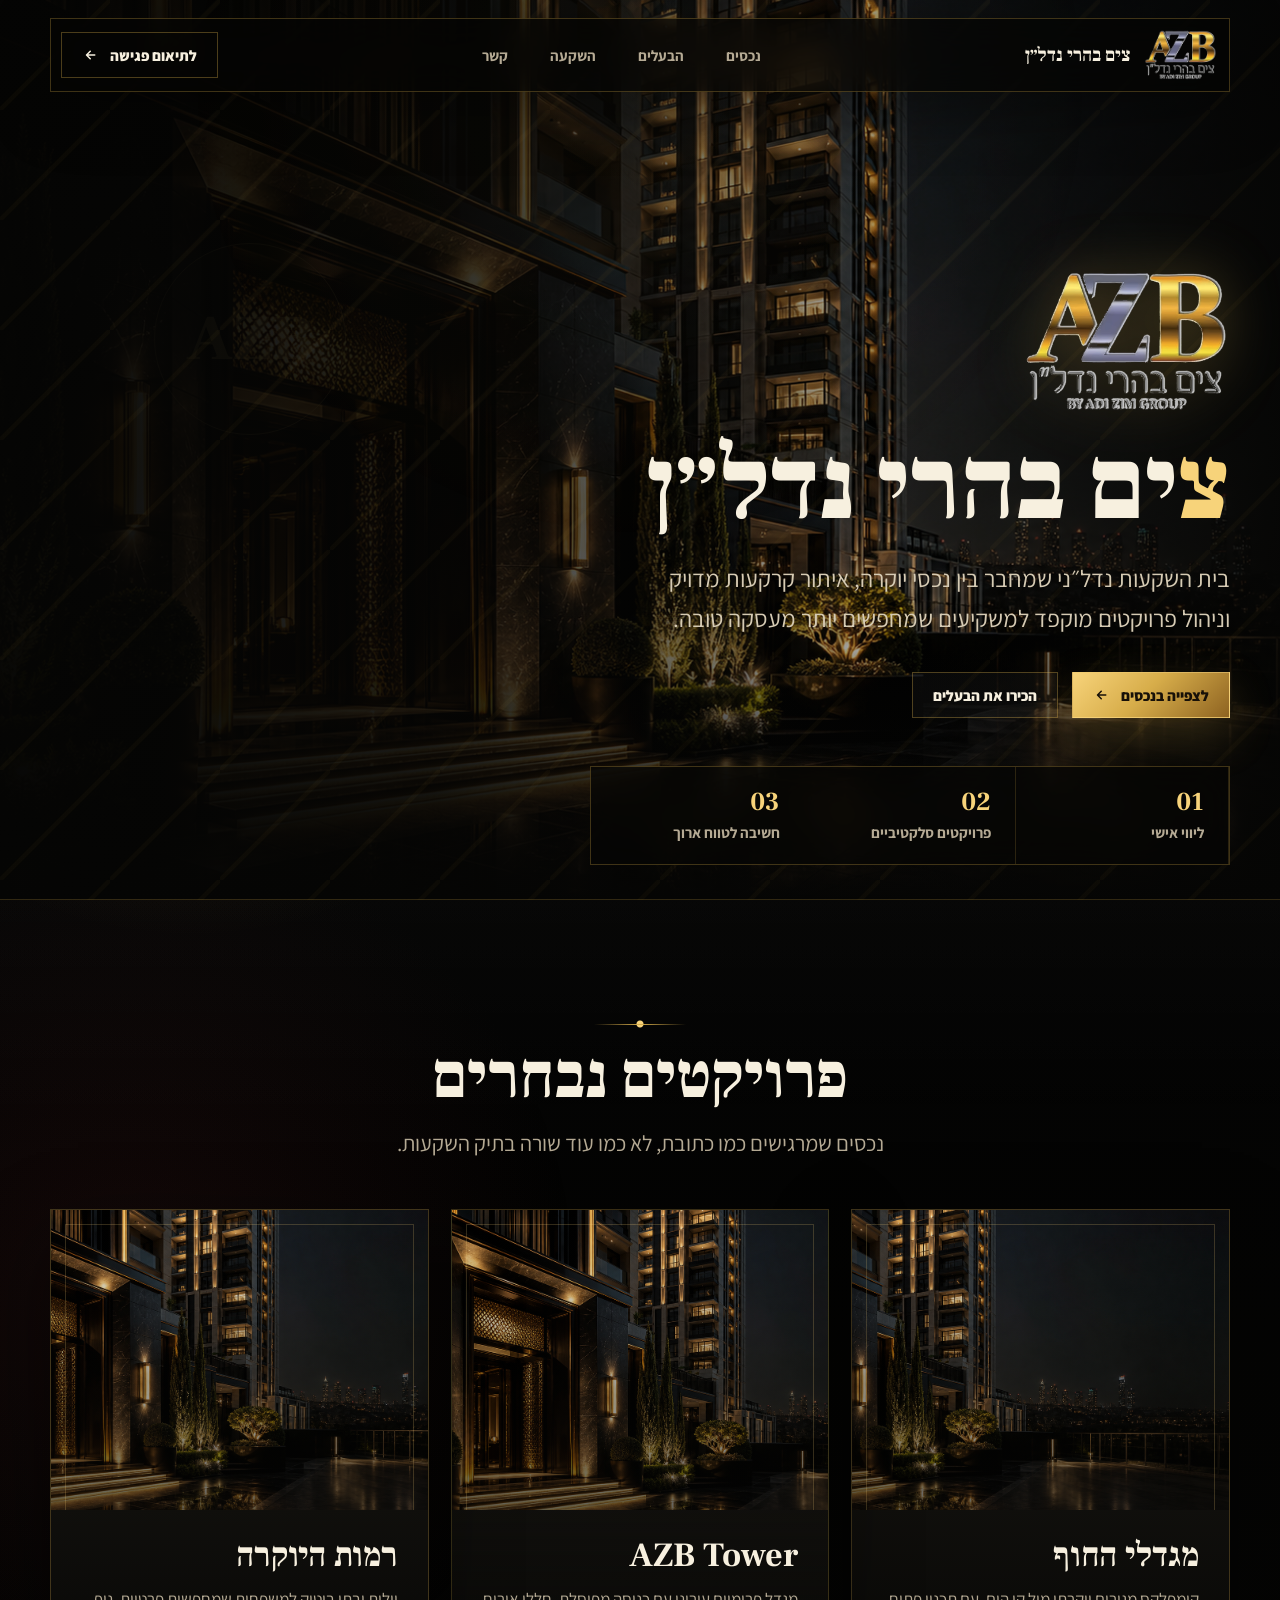
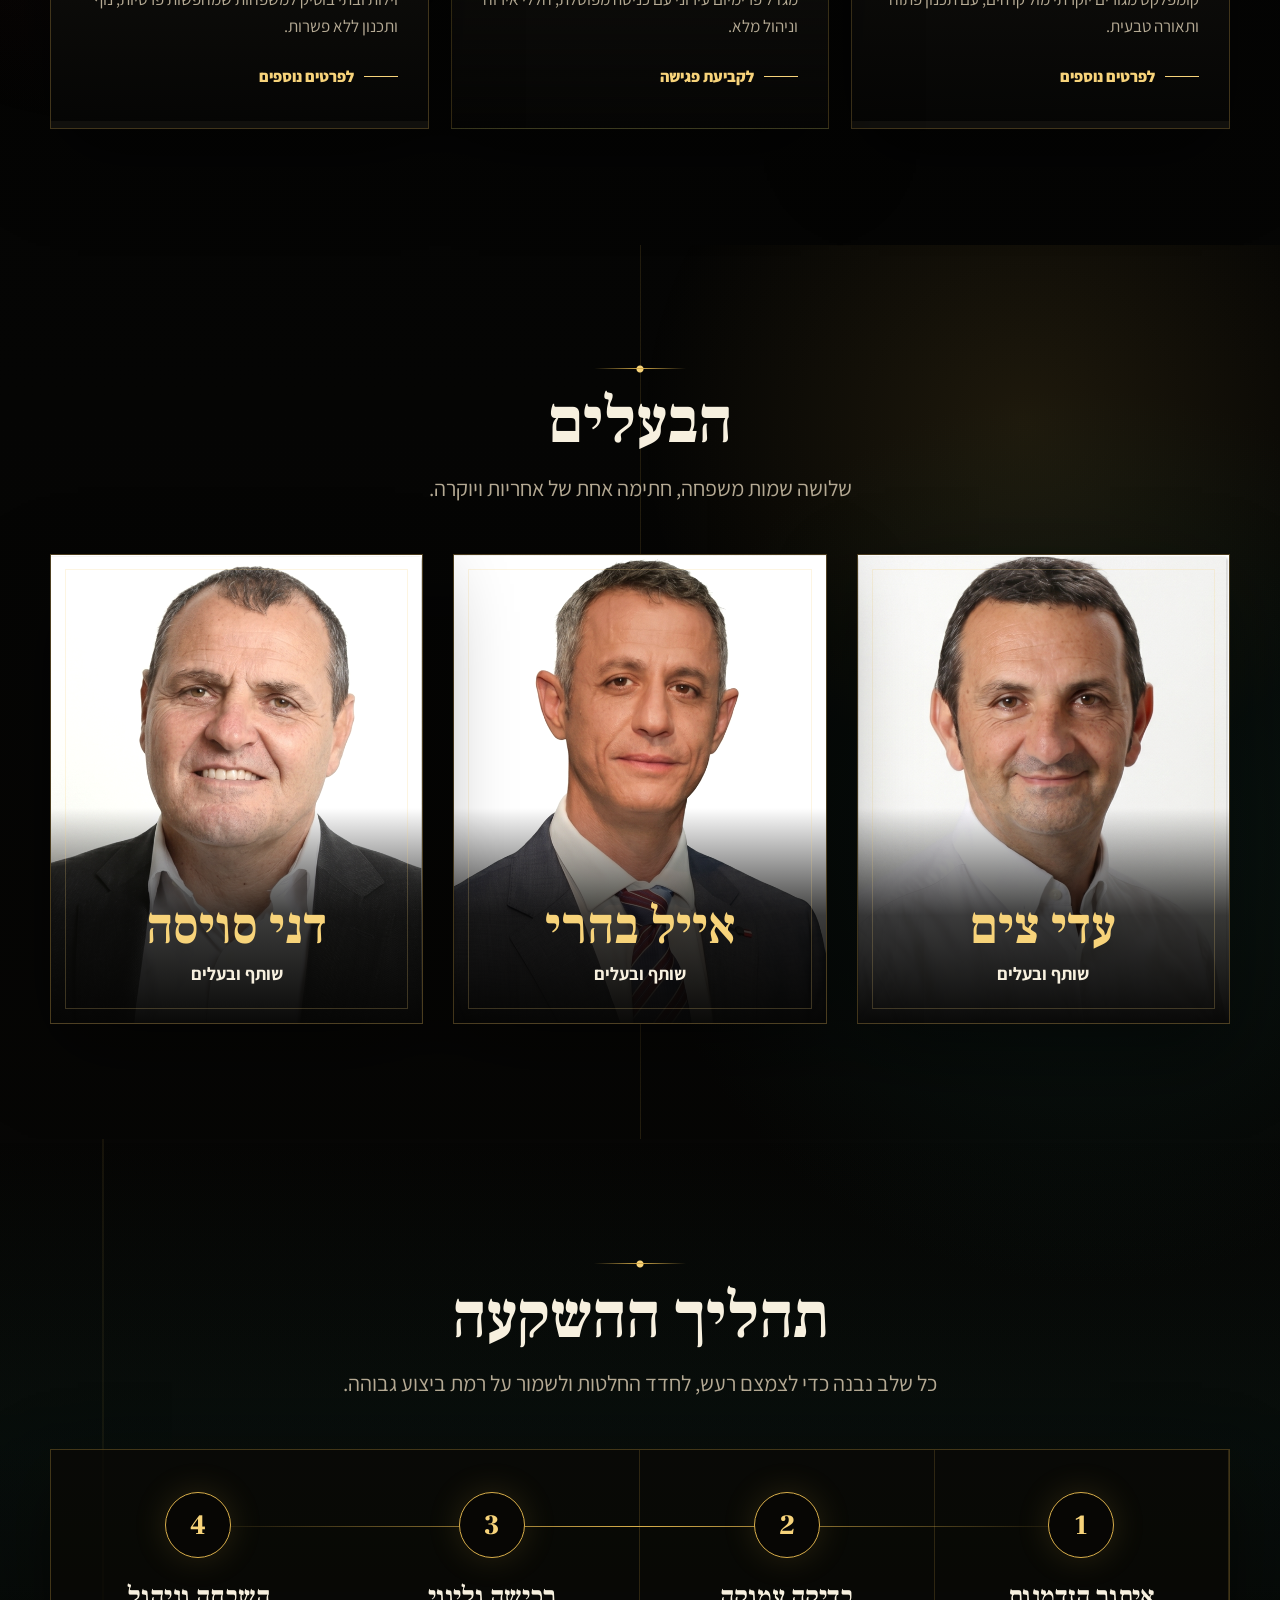
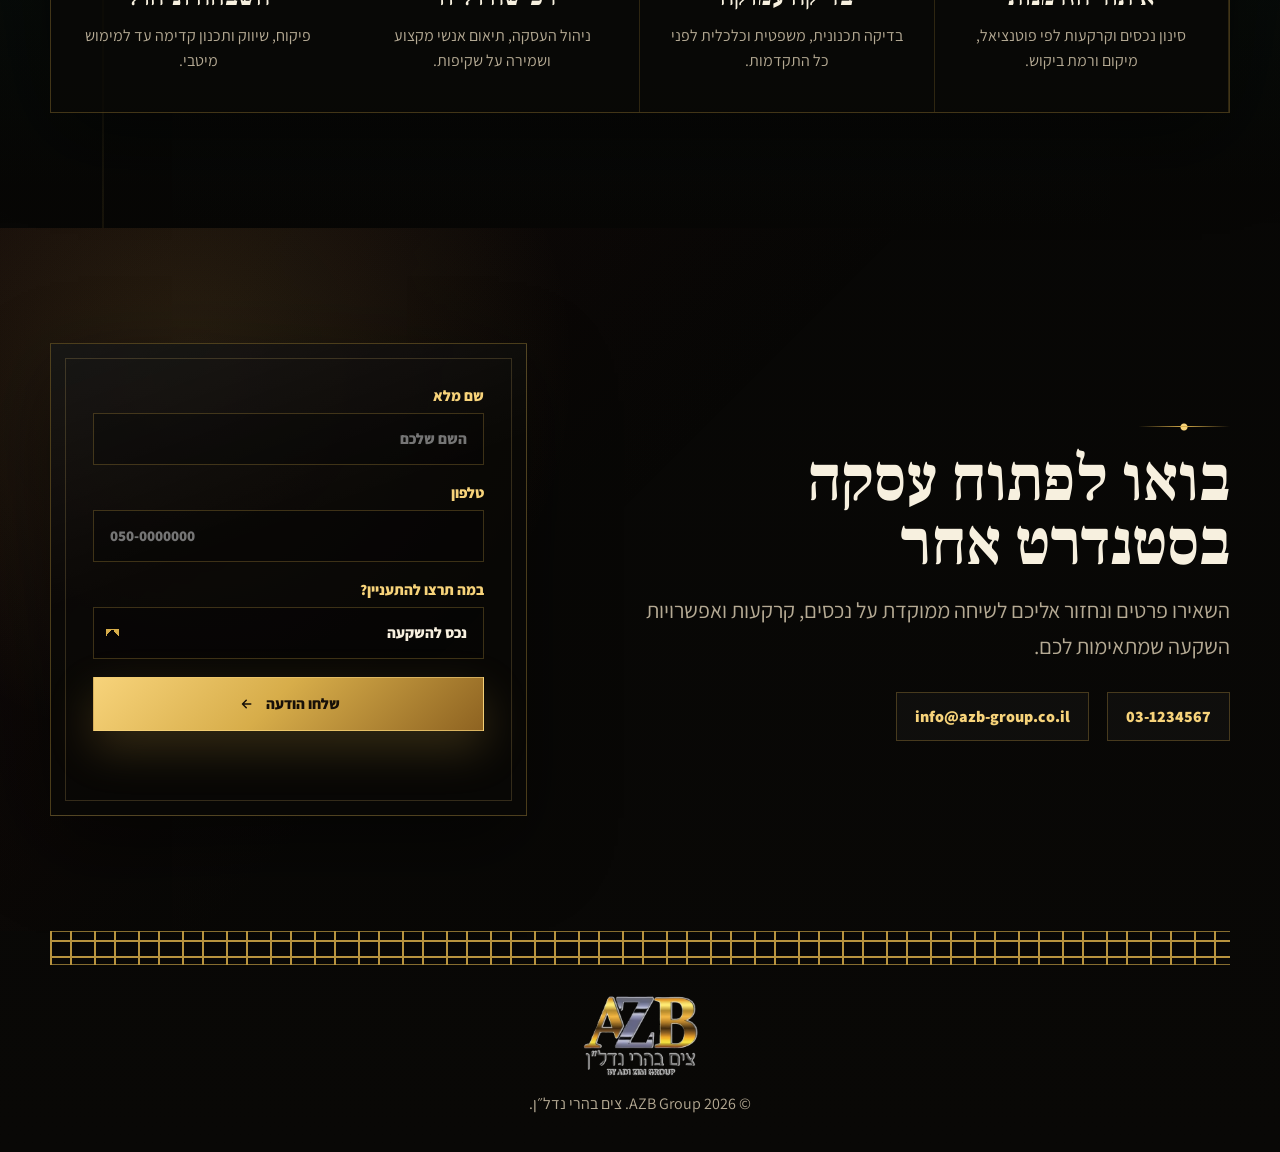
==== commit 0c4b1ce9: "Update logo and owner photos" ====
--- a/index.html
+++ b/index.html
@@ -20,7 +20,7 @@
     <div class="intro" aria-hidden="true">
       <div class="intro__frame">
         <span class="intro__line intro__line--top"></span>
-        <img src="assets/logo.webp" alt="" class="intro__logo" />
+        <img src="assets/logo-transparent.png" alt="" class="intro__logo" />
         <div class="intro__title">AZB</div>
         <div class="intro__subtitle">צים בהרי נדל״ן</div>
         <span class="intro__line intro__line--bottom"></span>
@@ -29,7 +29,7 @@
 
     <header class="site-header" id="top">
       <a class="brand" href="#top" aria-label="AZB דף הבית">
-        <img src="assets/logo.webp" alt="AZB צים בהרי נדל״ן" />
+        <img src="assets/logo-transparent.png" alt="AZB צים בהרי נדל״ן" />
         <span>צים בהרי נדל״ן</span>
       </a>
 
@@ -56,7 +56,7 @@
         </div>
 
         <div class="hero__content" data-animate>
-          <img class="hero__logo" src="assets/logo.webp" alt="AZB צים בהרי נדל״ן" />
+          <img class="hero__logo" src="assets/logo-transparent.png" alt="AZB צים בהרי נדל״ן" />
           <h1 id="hero-title">צים בהרי נדל״ן</h1>
           <p>
             בית השקעות נדל״ני שמחבר בין נכסי יוקרה, איתור קרקעות מדויק וניהול
@@ -135,25 +135,25 @@
 
         <div class="owners-grid">
           <article class="owner-card" data-animate>
-            <img src="assets/owner-zim.webp" alt="בעלים ממשפחת צים" />
+            <img src="assets/adi-zim.png" alt="עדי צים" />
             <div>
-              <h3>צים</h3>
+              <h3>עדי צים</h3>
               <p>שותף ובעלים</p>
             </div>
           </article>
 
           <article class="owner-card" data-animate>
-            <img src="assets/owner-bahari.webp" alt="בעלים ממשפחת בהרי" />
+            <img src="assets/eyal-bahari.png" alt="אייל בהרי" />
             <div>
-              <h3>בהרי</h3>
+              <h3>אייל בהרי</h3>
               <p>שותף ובעלים</p>
             </div>
           </article>
 
           <article class="owner-card" data-animate>
-            <img src="assets/owner-suissa.webp" alt="בעלים ממשפחת סויסה" />
+            <img src="assets/danny-suissa.png" alt="דני סויסה" />
             <div>
-              <h3>סויסה</h3>
+              <h3>דני סויסה</h3>
               <p>שותף ובעלים</p>
             </div>
           </article>
@@ -236,7 +236,7 @@
 
     <footer class="site-footer">
       <div class="meander" aria-hidden="true"></div>
-      <img src="assets/logo.webp" alt="AZB צים בהרי נדל״ן" />
+      <img src="assets/logo-transparent.png" alt="AZB צים בהרי נדל״ן" />
       <p>© 2026 AZB Group. צים בהרי נדל״ן.</p>
     </footer>
 
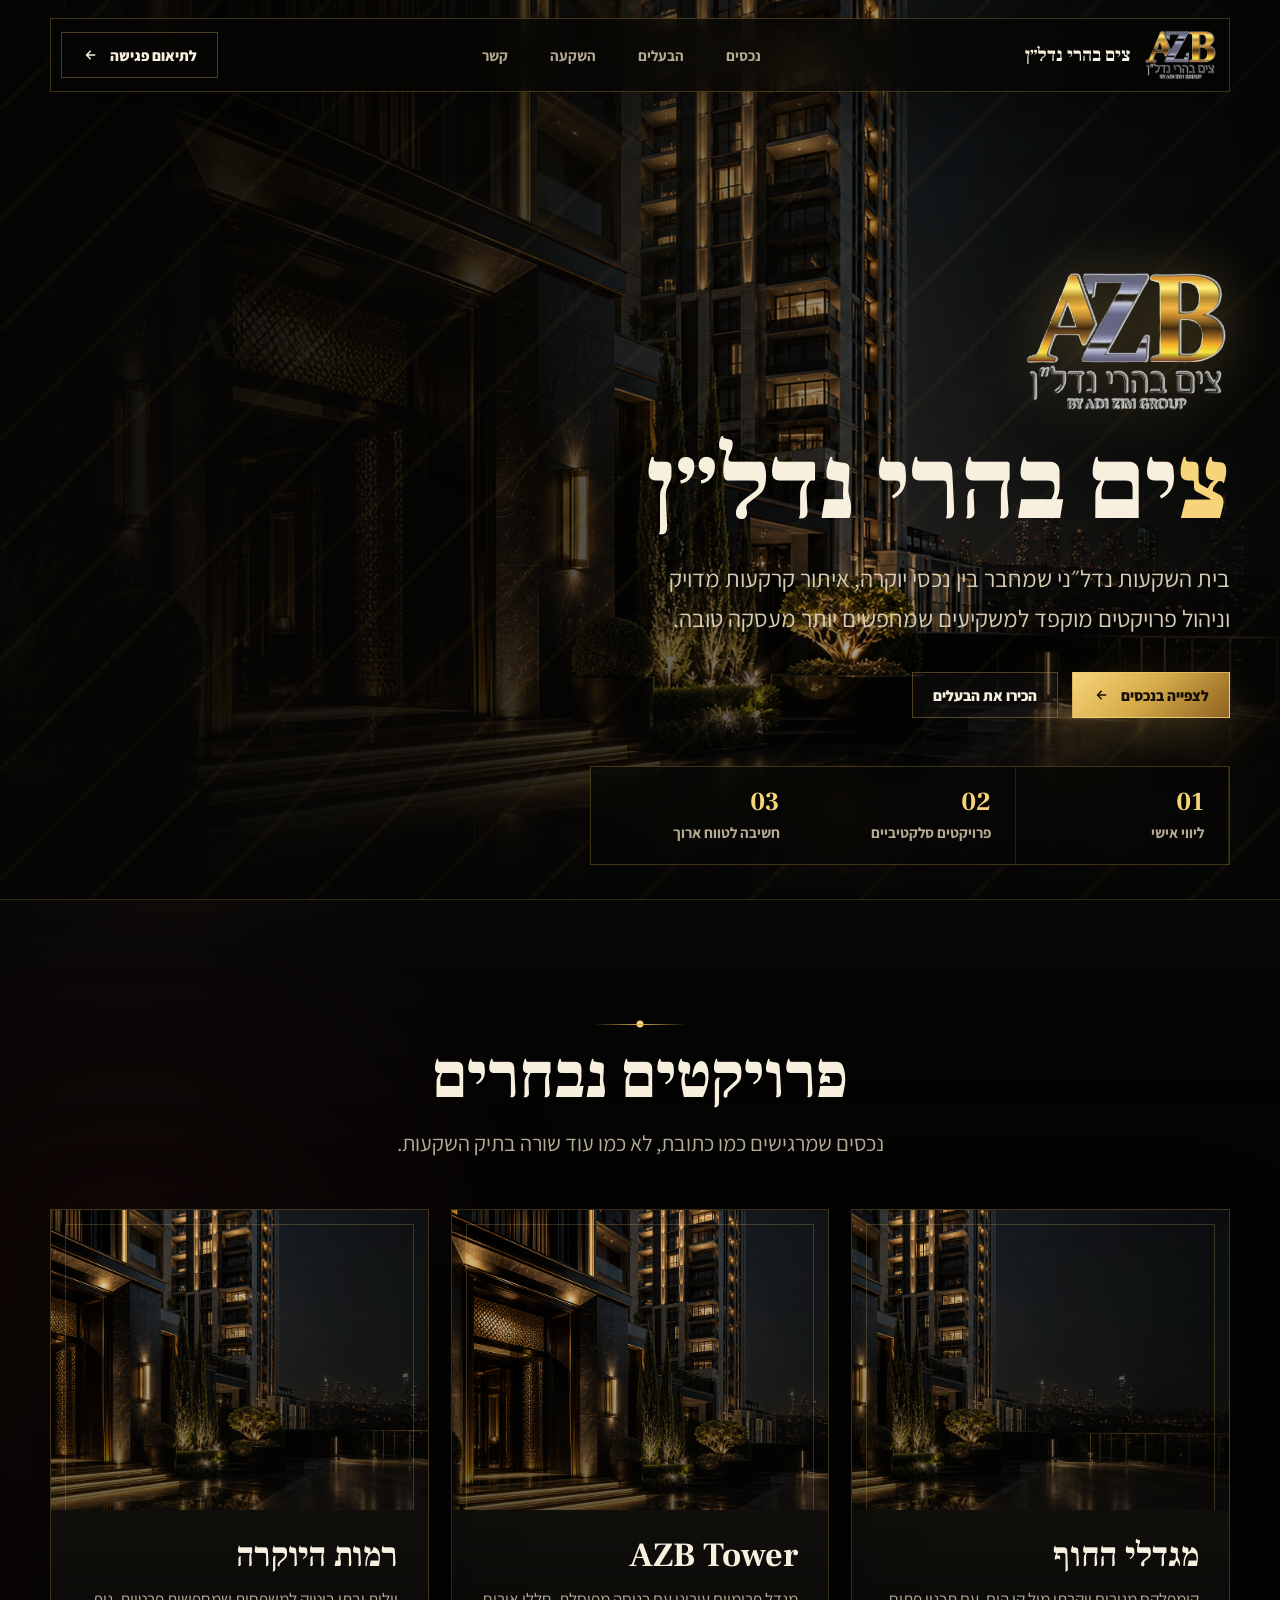
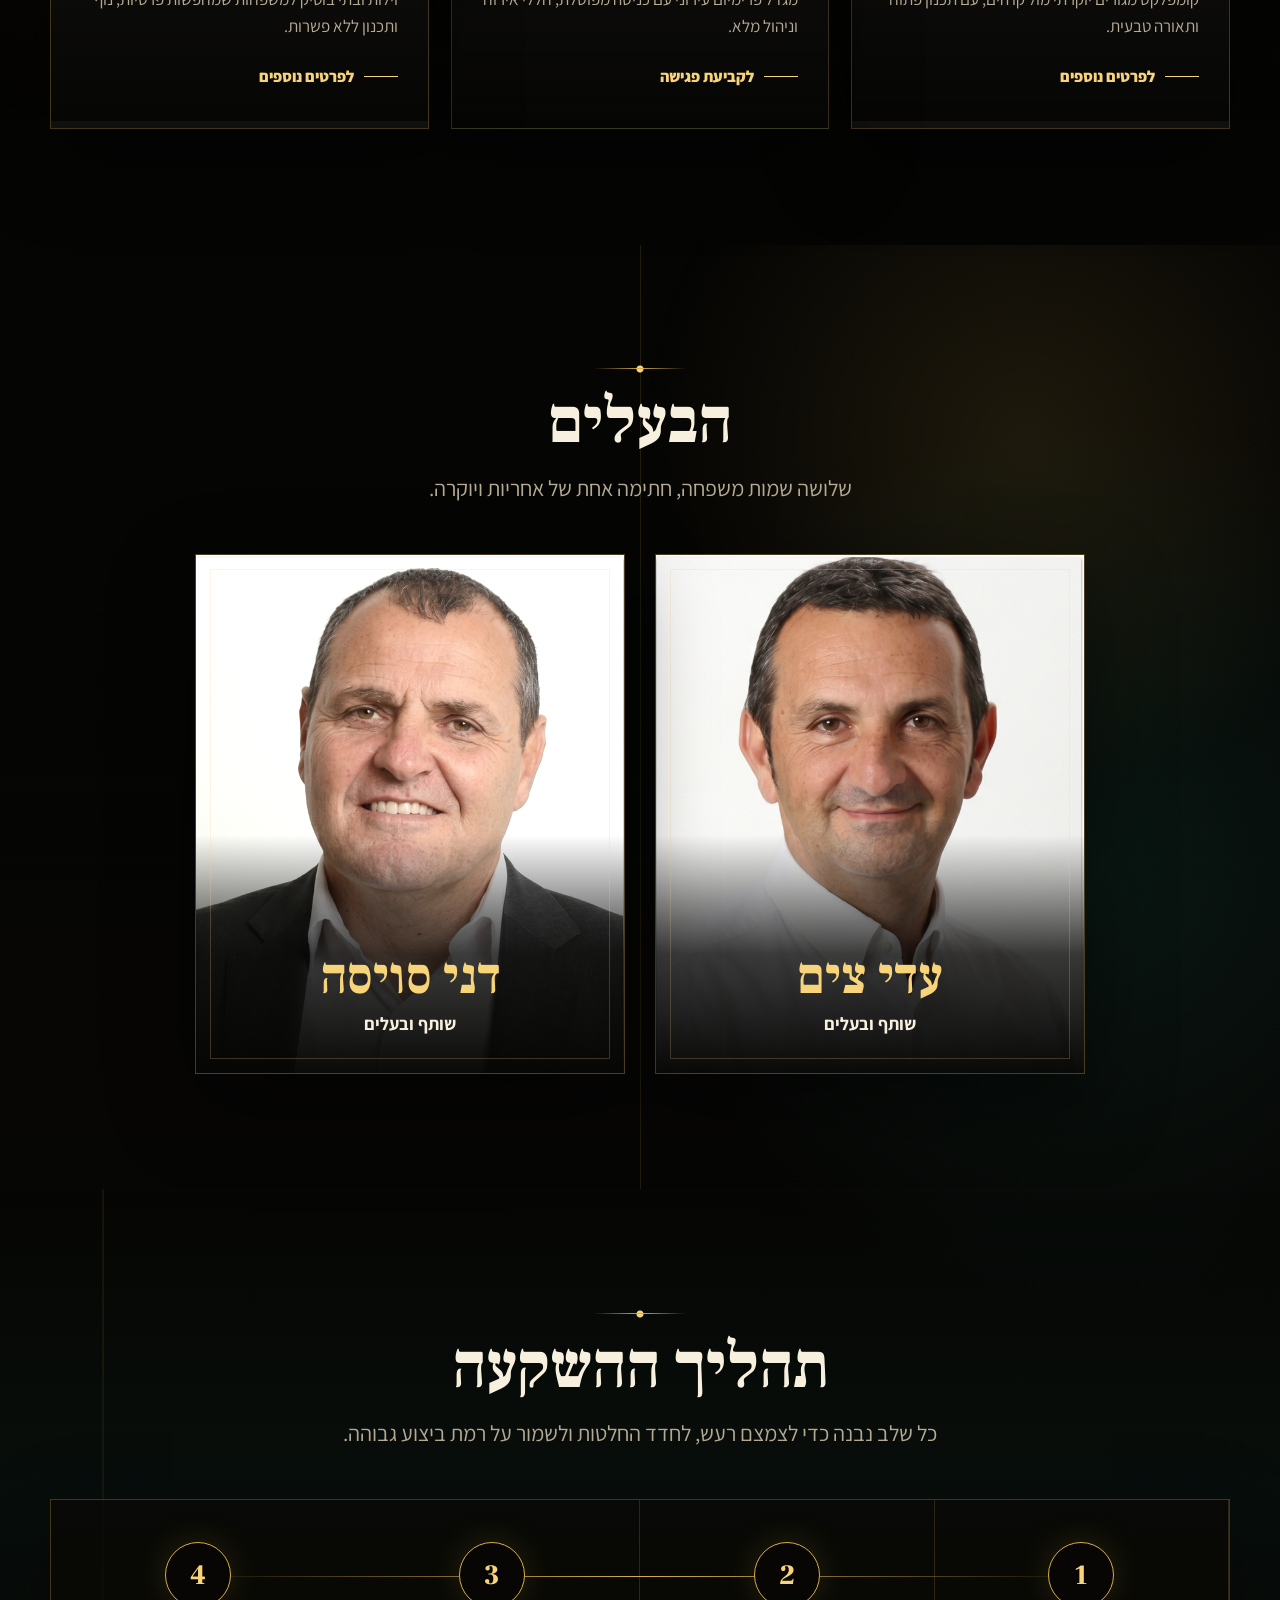
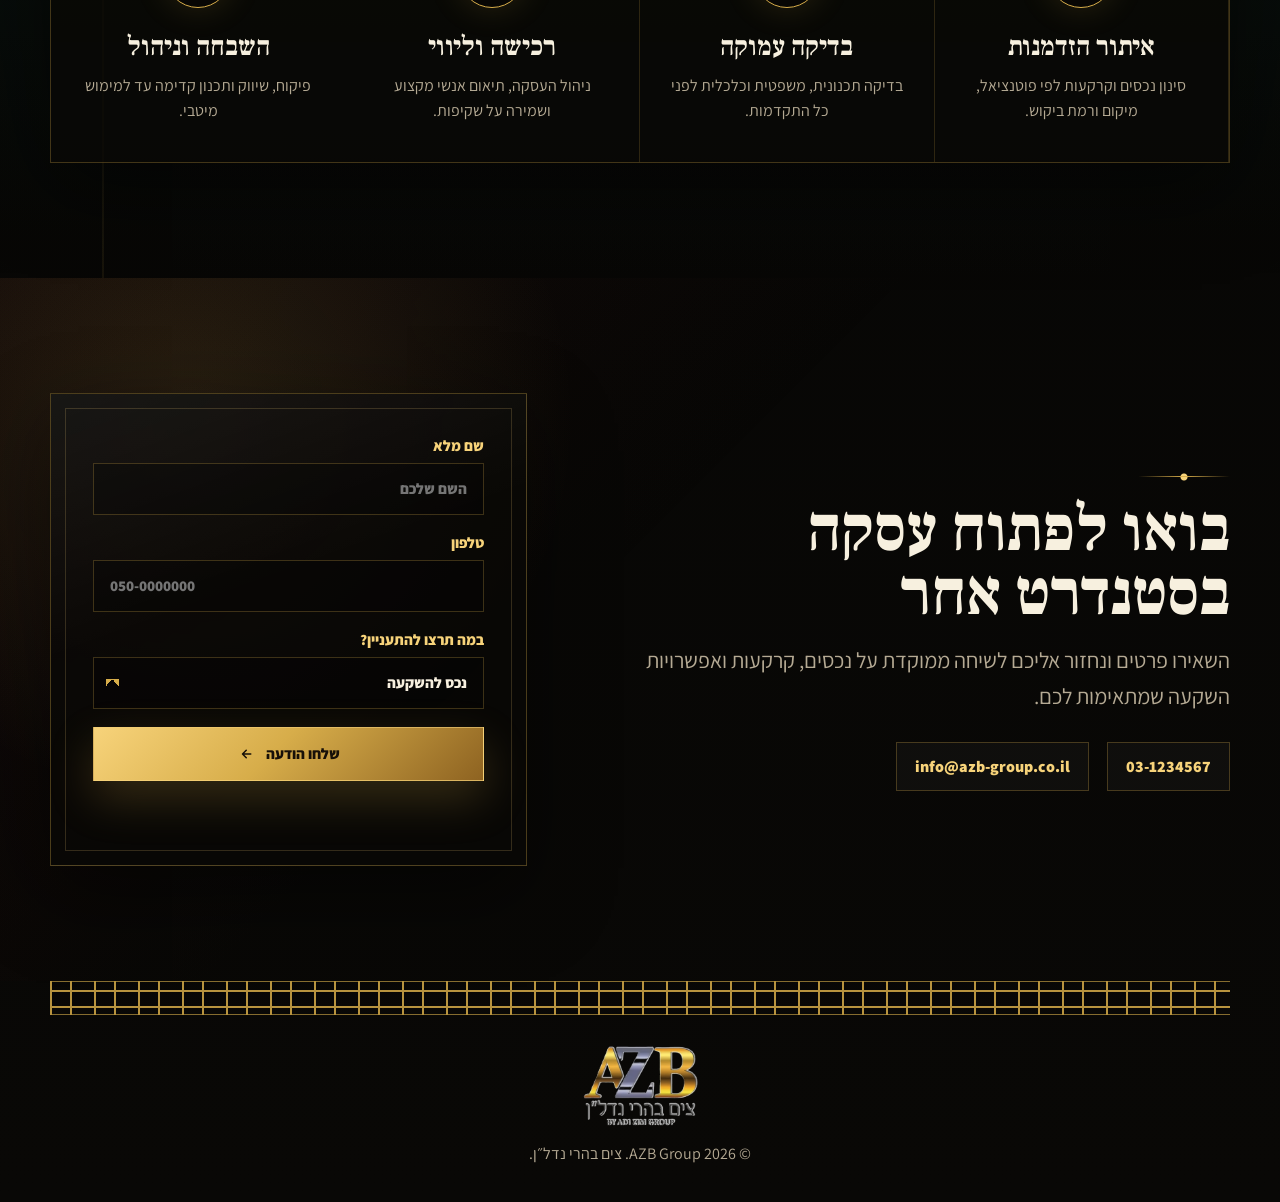
==== commit 4e37d048: "Remove Eyal Bahari from owners section" ====
--- a/index.html
+++ b/index.html
@@ -133,19 +133,11 @@
           <p>שלושה שמות משפחה, חתימה אחת של אחריות ויוקרה.</p>
         </div>
 
-        <div class="owners-grid">
+        <div class="owners-grid owners-grid--two">
           <article class="owner-card" data-animate>
             <img src="assets/adi-zim.png" alt="עדי צים" />
             <div>
               <h3>עדי צים</h3>
-              <p>שותף ובעלים</p>
-            </div>
-          </article>
-
-          <article class="owner-card" data-animate>
-            <img src="assets/eyal-bahari.png" alt="אייל בהרי" />
-            <div>
-              <h3>אייל בהרי</h3>
               <p>שותף ובעלים</p>
             </div>
           </article>
--- a/styles.css
+++ b/styles.css
@@ -629,6 +629,17 @@
   gap: 30px;
 }
 
+.owners-grid--two {
+  grid-template-columns: repeat(2, minmax(0, 430px));
+  justify-content: center;
+  max-width: 960px;
+  margin: 0 auto;
+}
+
+.owners-grid--two .owner-card {
+  min-height: 520px;
+}
+
 .owner-card {
   position: relative;
   display: grid;
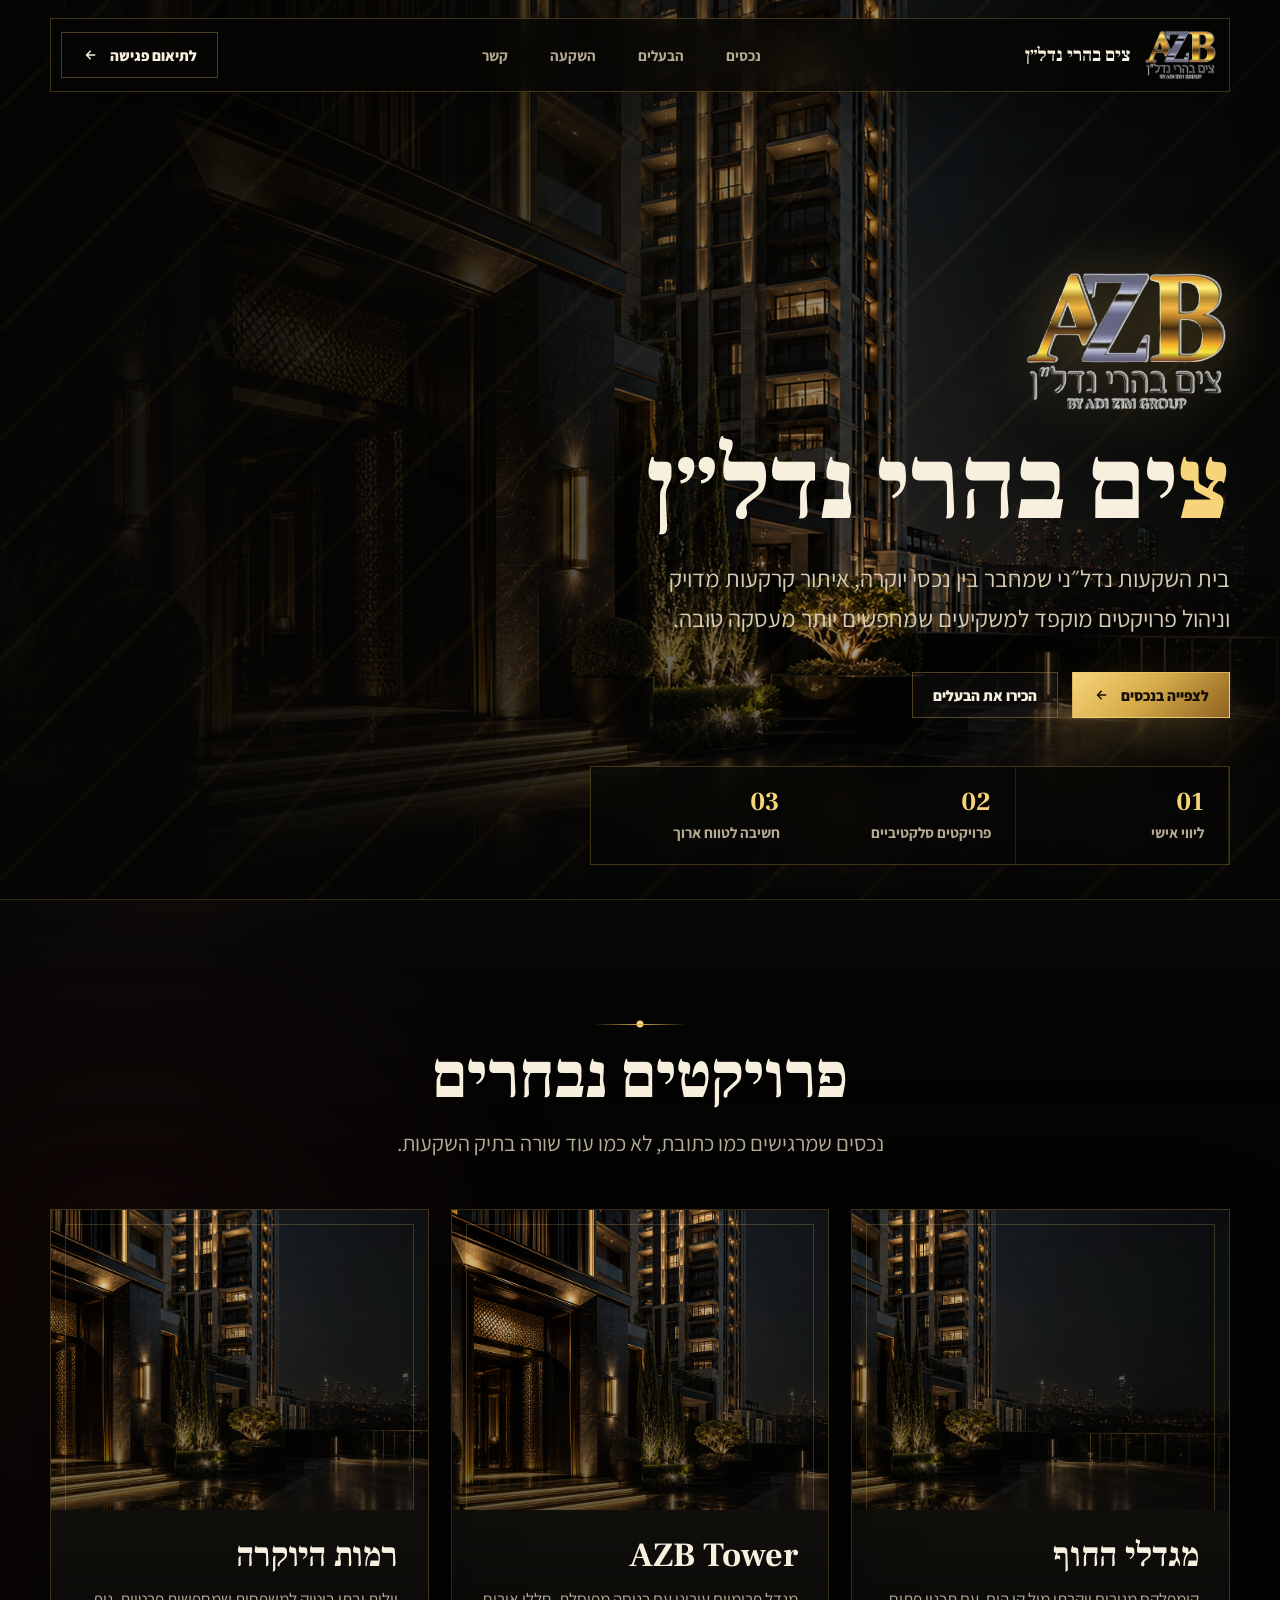
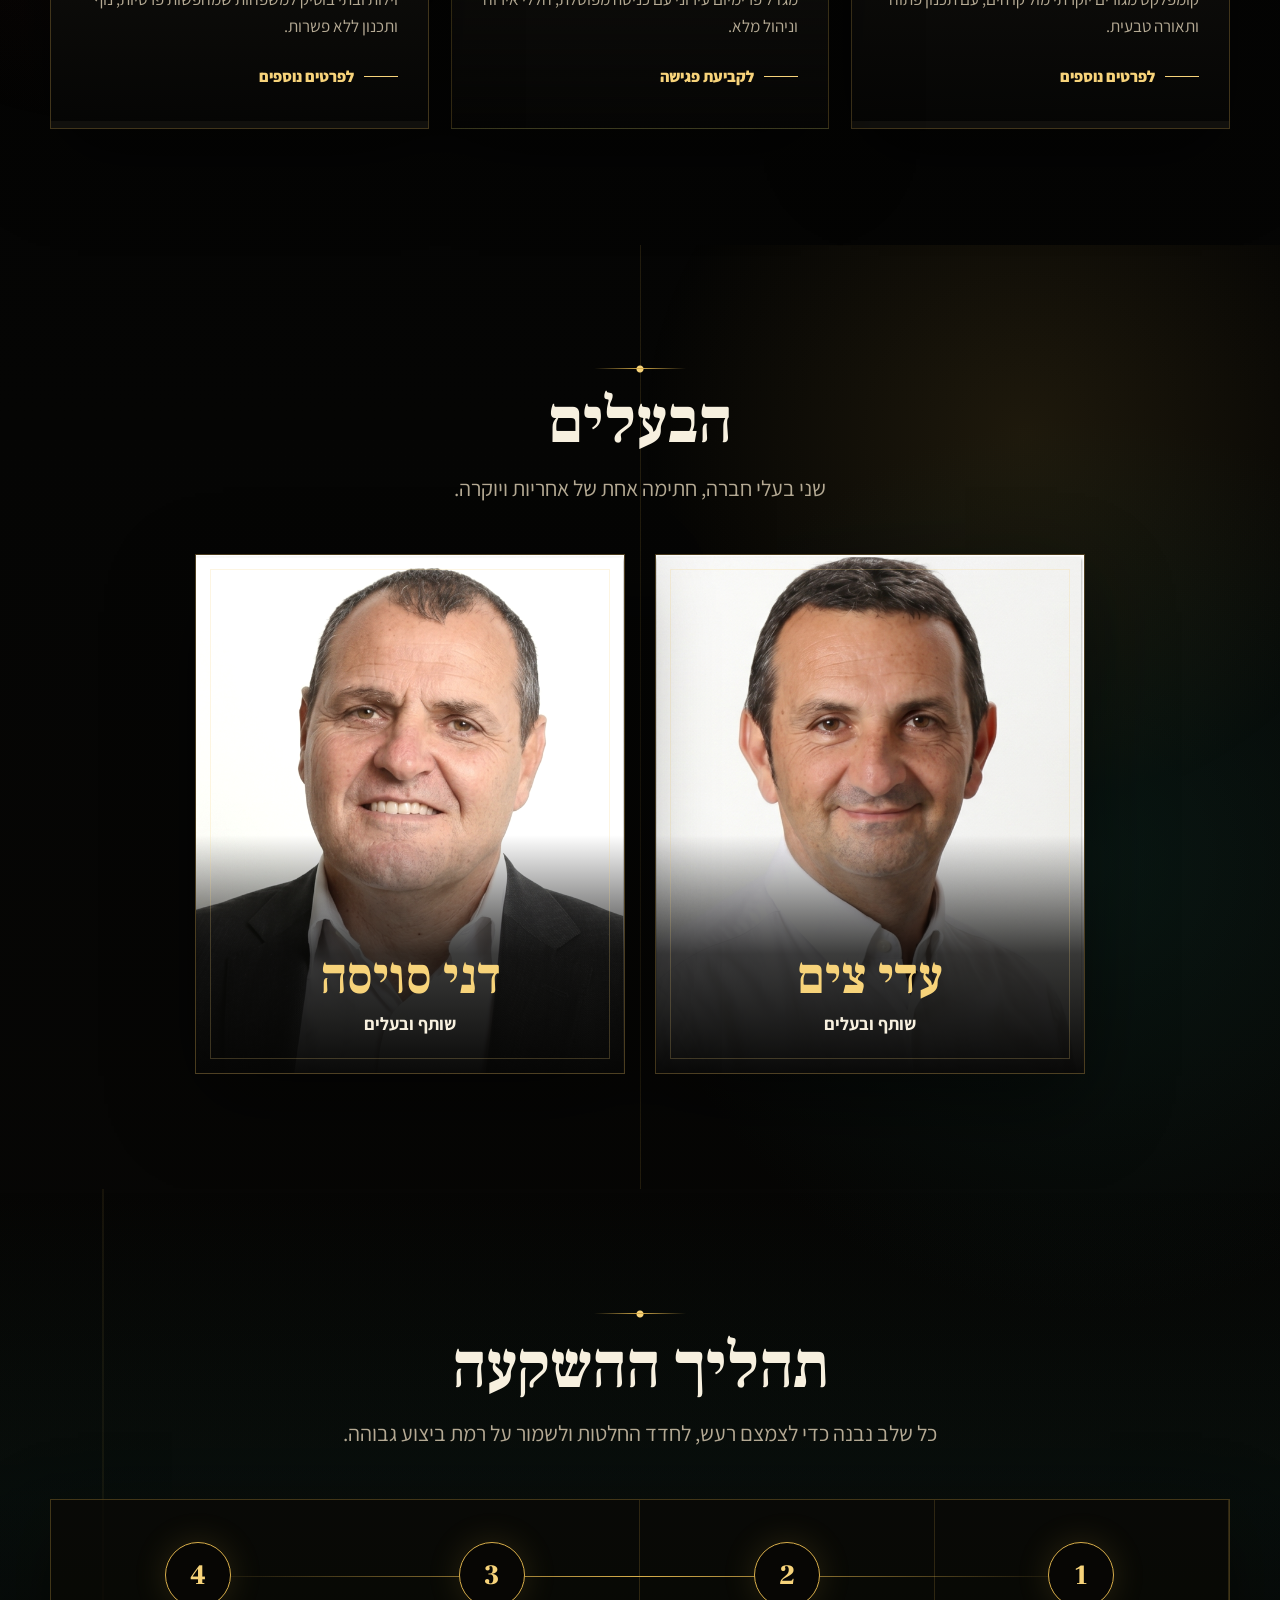
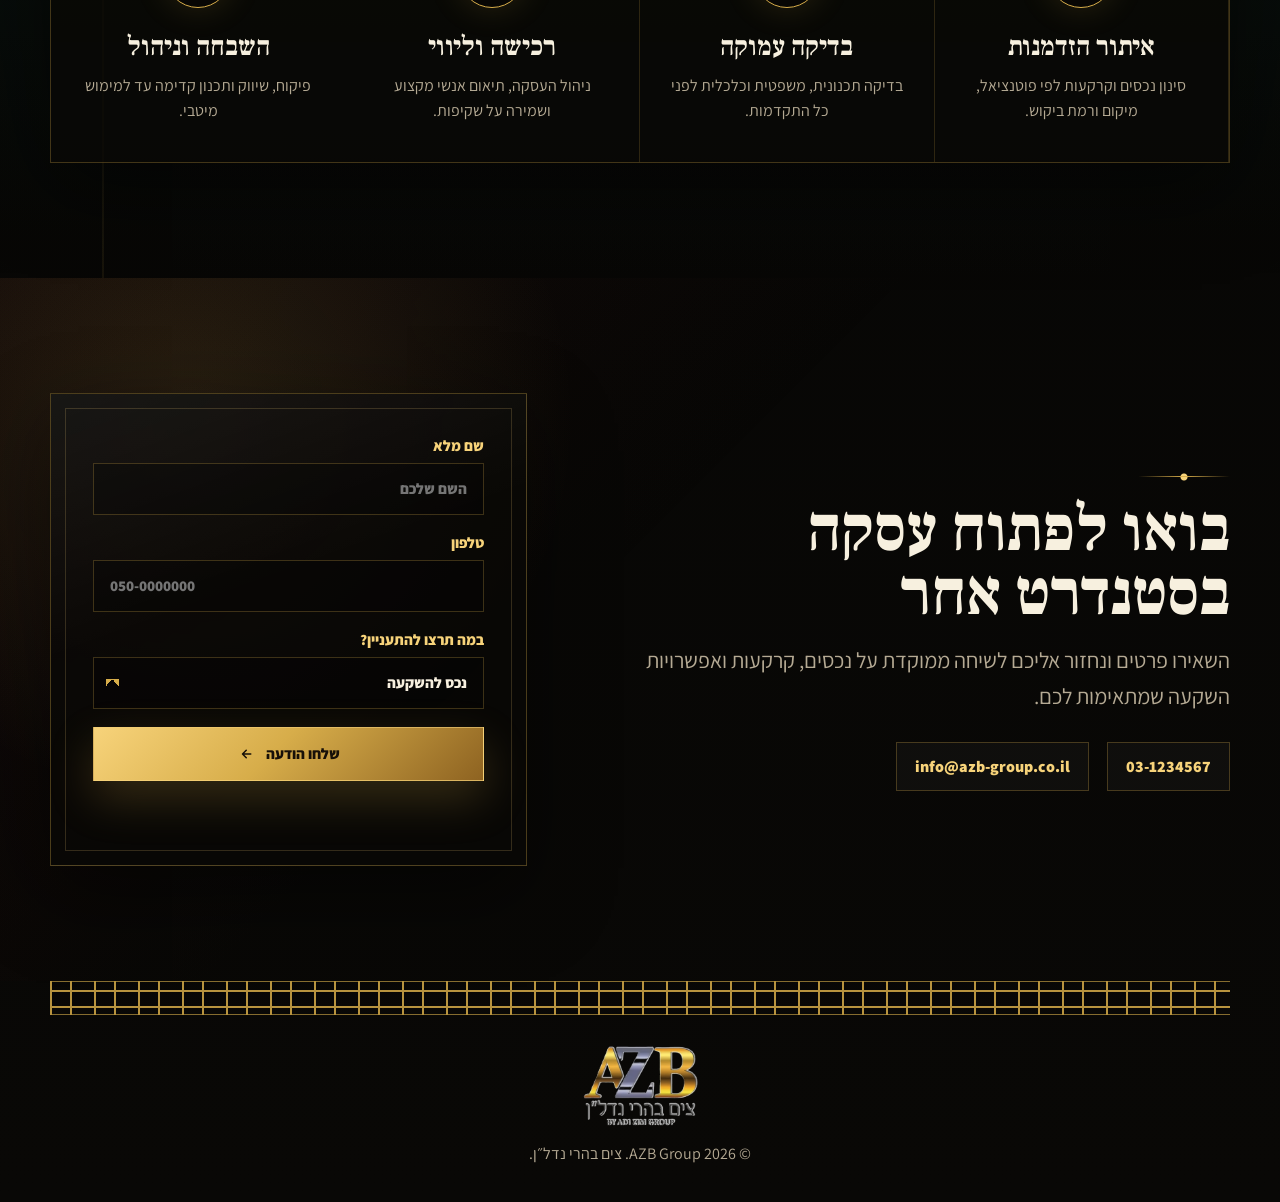
==== commit 72c41738: "Update owners section copy" ====
--- a/index.html
+++ b/index.html
@@ -130,7 +130,7 @@
         <div class="section__heading" data-animate>
           <span class="ornament"></span>
           <h2 id="owners-title">הבעלים</h2>
-          <p>שלושה שמות משפחה, חתימה אחת של אחריות ויוקרה.</p>
+          <p>שני בעלי חברה, חתימה אחת של אחריות ויוקרה.</p>
         </div>
 
         <div class="owners-grid owners-grid--two">
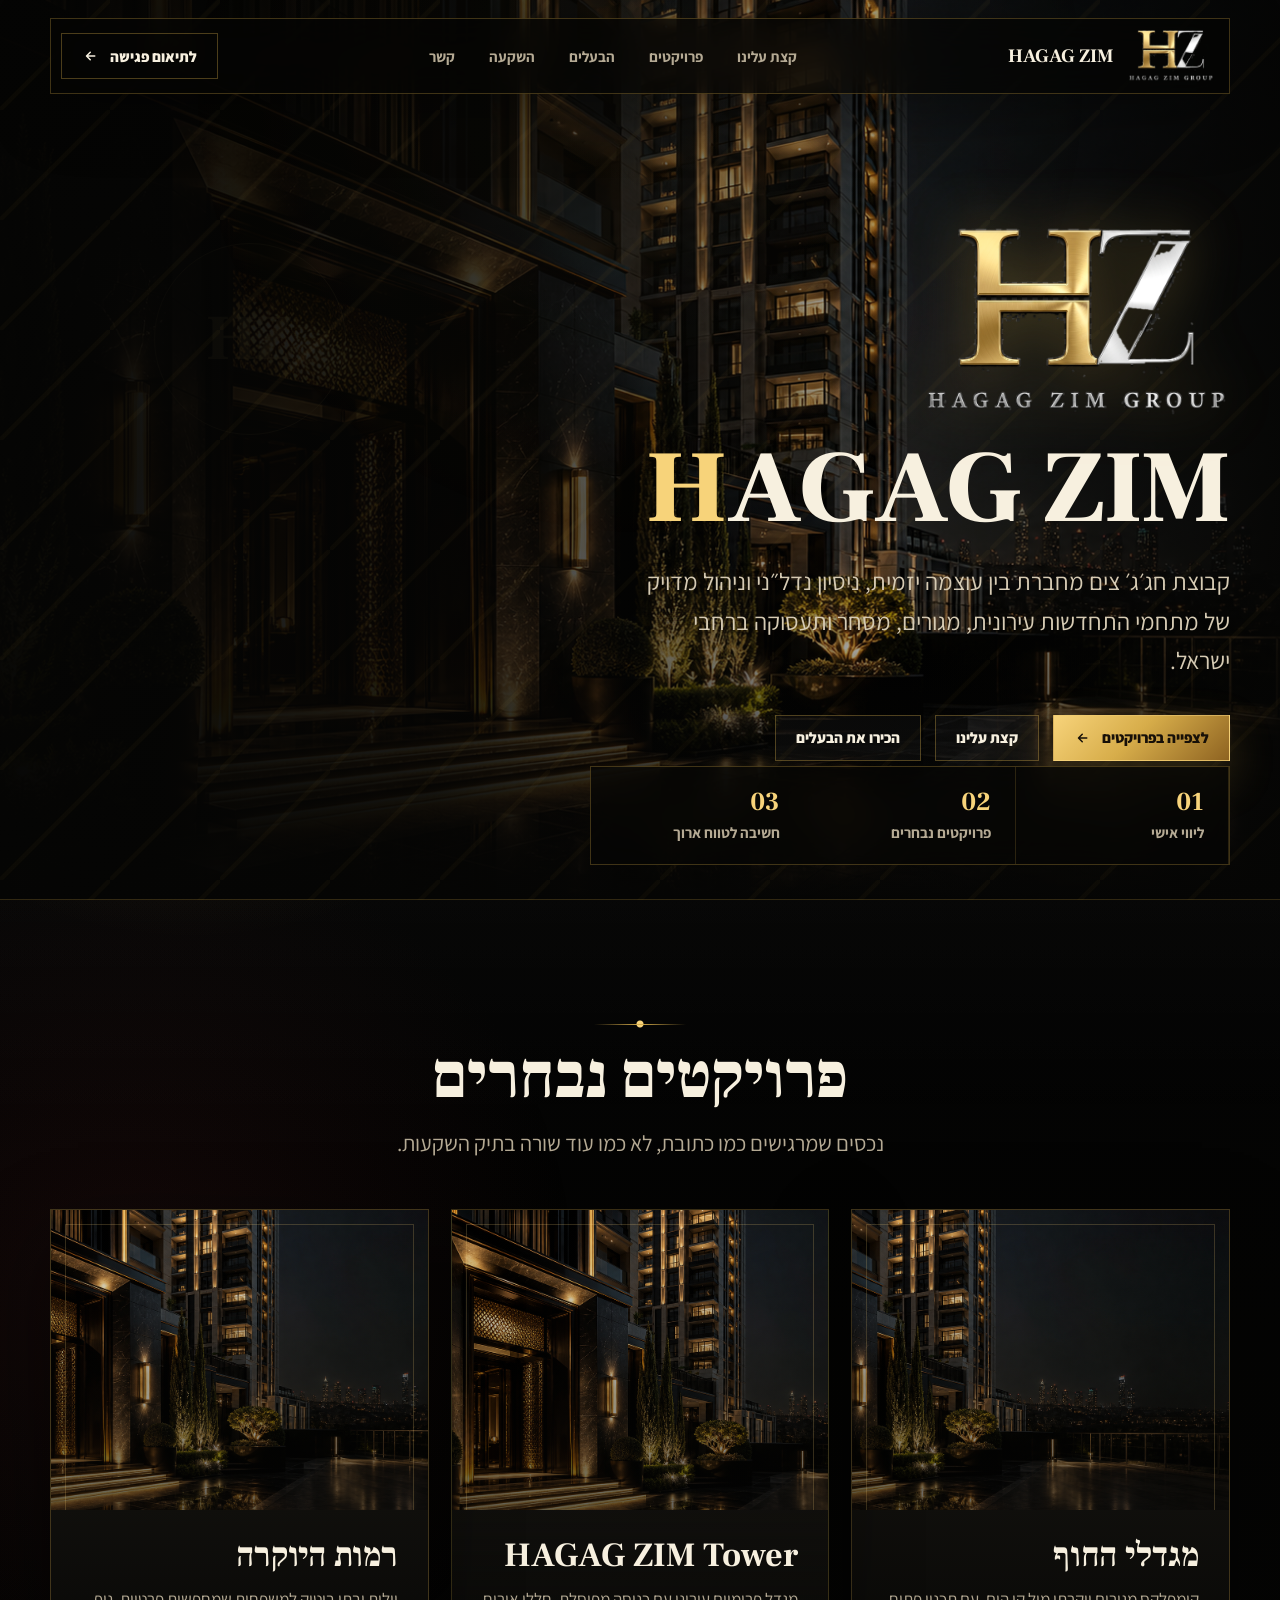
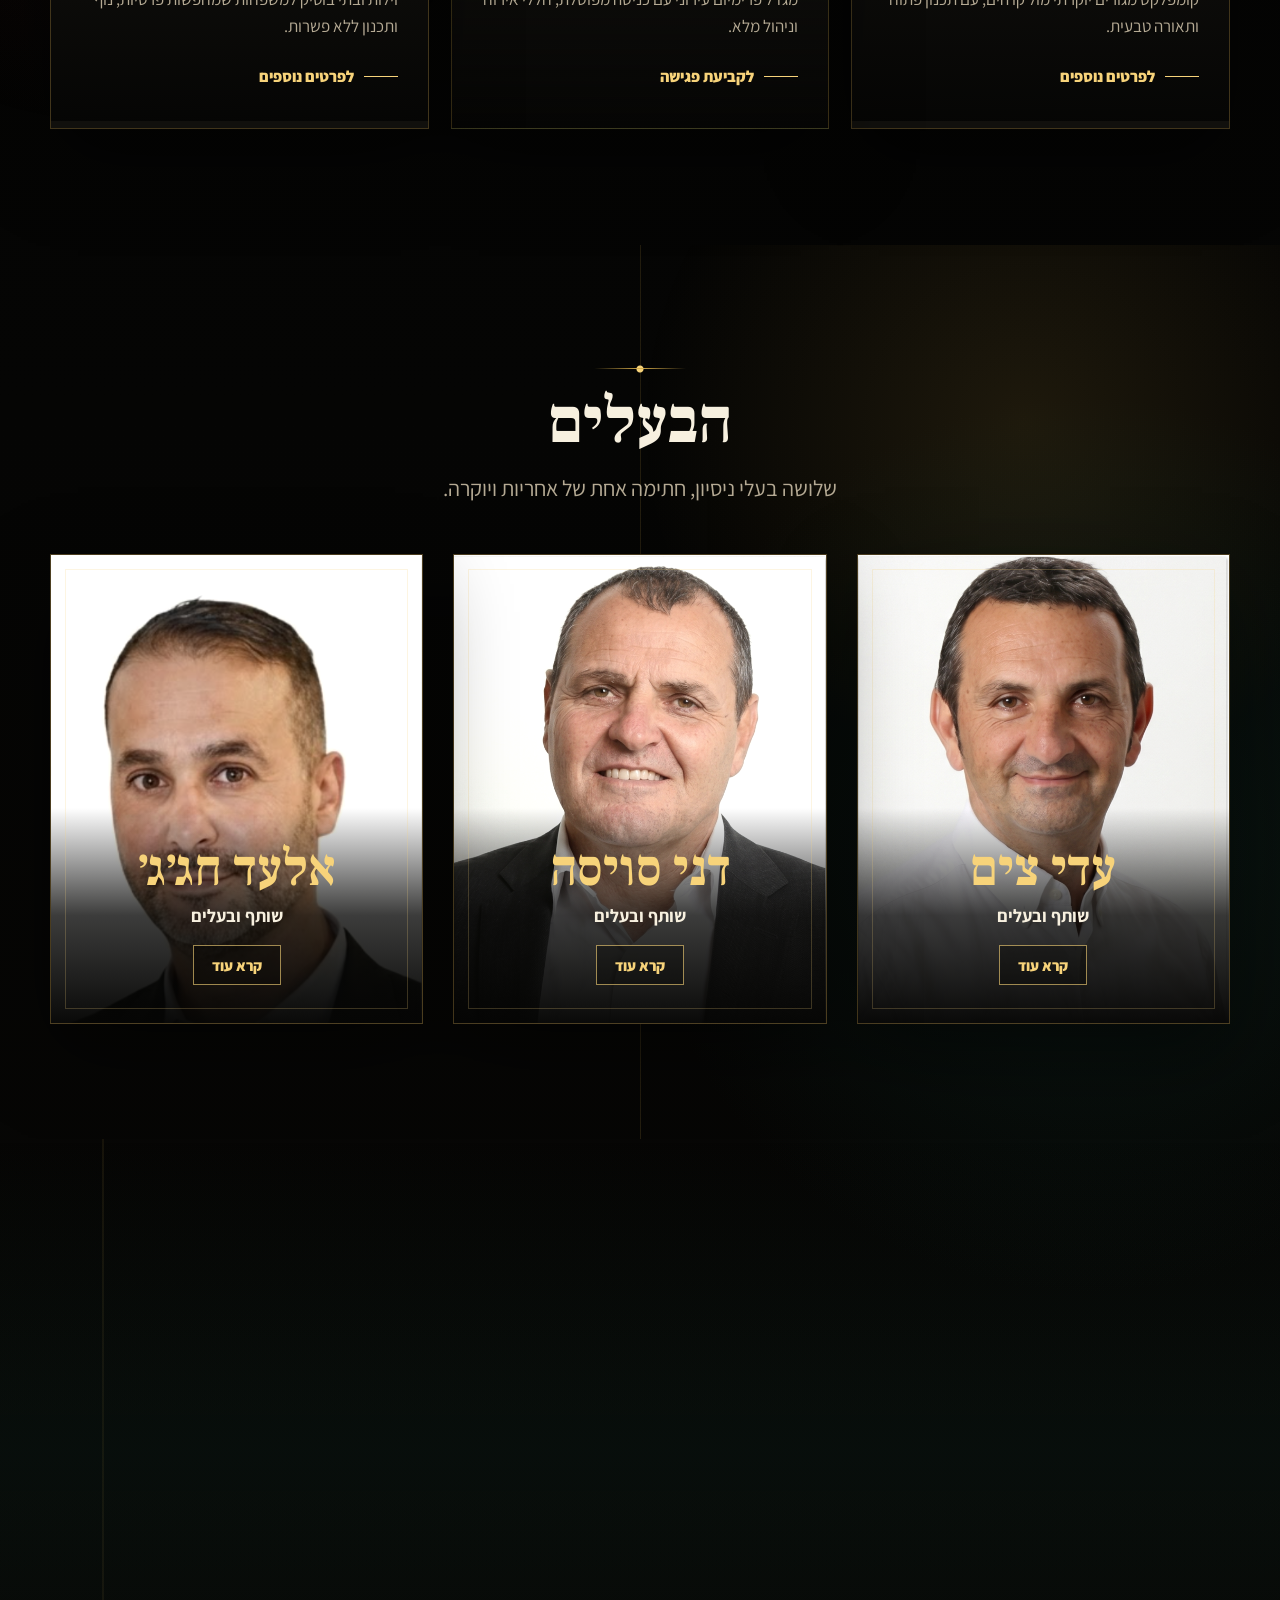
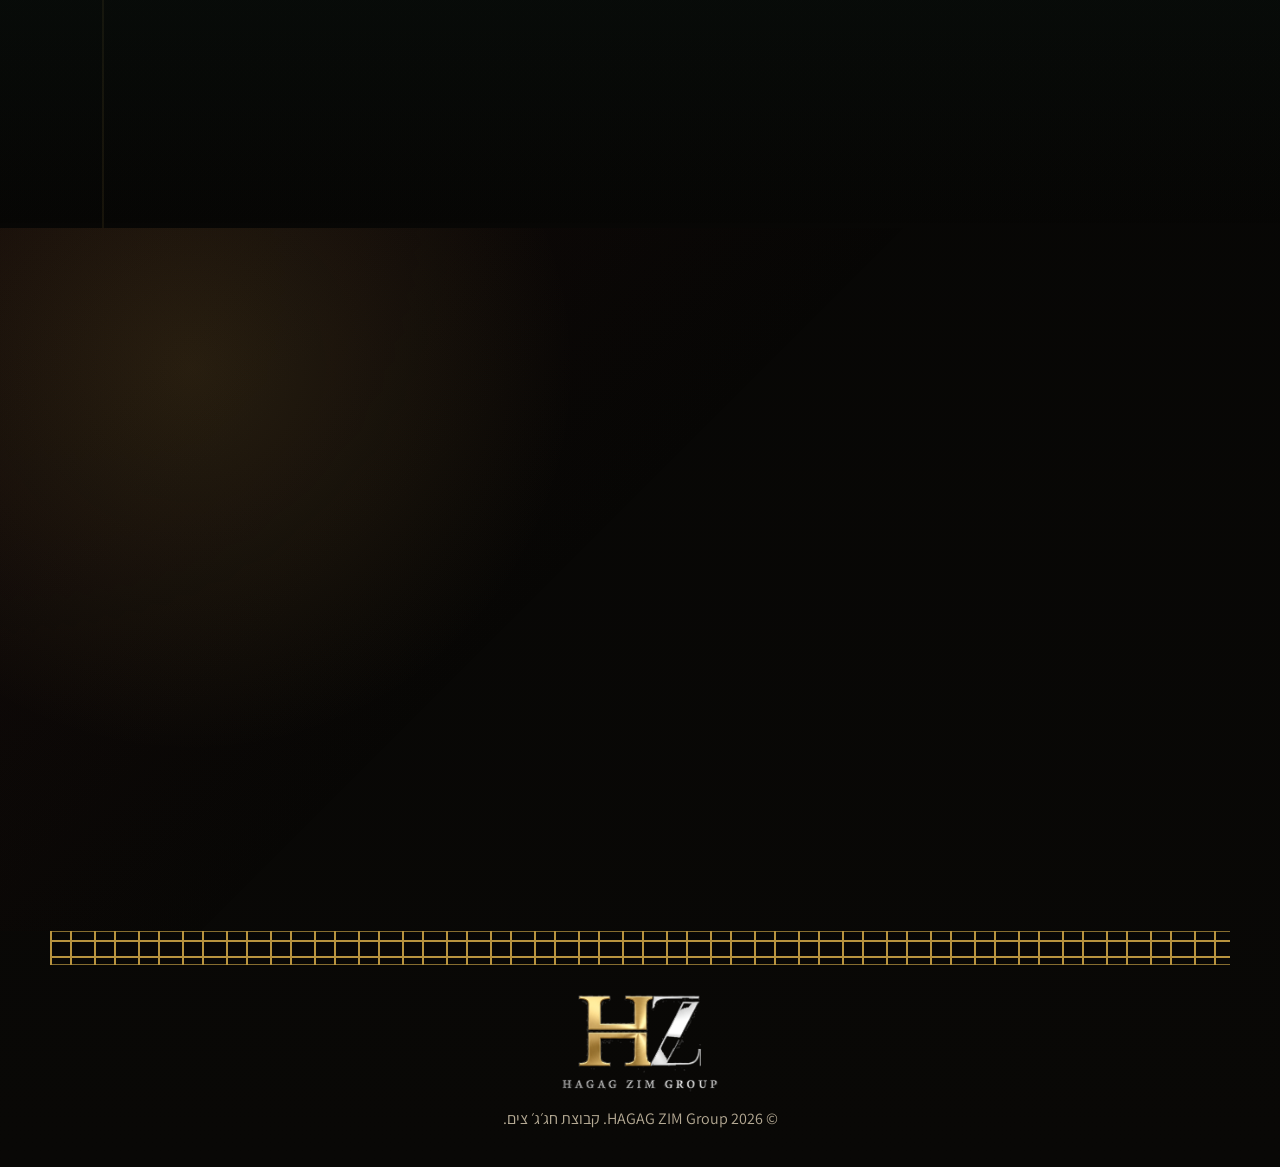
==== commit e37b3410: "Rebrand to Hagag Zim and add owner profiles" ====
--- a/index.html
+++ b/index.html
@@ -3,10 +3,10 @@
   <head>
     <meta charset="UTF-8" />
     <meta name="viewport" content="width=device-width, initial-scale=1.0" />
-    <title>AZB | צים בהרי נדל"ן</title>
+    <title>HAGAG ZIM | התחדשות עירונית ונדל״ן</title>
     <meta
       name="description"
-      content="אתר יוקרה ל-AZB, צים בהרי נדל״ן, עם נכסי פרימיום, תהליך השקעה ובעלי החברה."
+      content="אתר יוקרה ל-HAGAG ZIM Group, קבוצת חג׳ג׳ צים נדל״ן, עם פרויקטים, בעלים ותהליכי התחדשות עירונית."
     />
     <link rel="preconnect" href="https://fonts.googleapis.com" />
     <link rel="preconnect" href="https://fonts.gstatic.com" crossorigin />
@@ -20,21 +20,22 @@
     <div class="intro" aria-hidden="true">
       <div class="intro__frame">
         <span class="intro__line intro__line--top"></span>
-        <img src="assets/logo-transparent.png" alt="" class="intro__logo" />
-        <div class="intro__title">AZB</div>
-        <div class="intro__subtitle">צים בהרי נדל״ן</div>
+        <img src="assets/hagag-zim-logo.png" alt="" class="intro__logo" />
+        <div class="intro__title">HZ</div>
+        <div class="intro__subtitle">HAGAG ZIM GROUP</div>
         <span class="intro__line intro__line--bottom"></span>
       </div>
     </div>
 
     <header class="site-header" id="top">
-      <a class="brand" href="#top" aria-label="AZB דף הבית">
-        <img src="assets/logo-transparent.png" alt="AZB צים בהרי נדל״ן" />
-        <span>צים בהרי נדל״ן</span>
+      <a class="brand" href="#top" aria-label="HAGAG ZIM דף הבית">
+        <img src="assets/hagag-zim-logo.png" alt="HAGAG ZIM Group" />
+        <span>HAGAG ZIM</span>
       </a>
 
       <nav class="main-nav" aria-label="ניווט ראשי">
-        <a href="#properties">נכסים</a>
+        <a href="about.html">קצת עלינו</a>
+        <a href="#properties">פרויקטים</a>
         <a href="#owners">הבעלים</a>
         <a href="#process">השקעה</a>
         <a href="#contact">קשר</a>
@@ -52,23 +53,24 @@
       <section class="hero" aria-labelledby="hero-title">
         <div class="hero__media" aria-hidden="true">
           <img src="assets/luxury-hero.png" alt="" />
-          <div class="hero__seal">AZB</div>
+          <div class="hero__seal">HZ</div>
         </div>
 
         <div class="hero__content" data-animate>
-          <img class="hero__logo" src="assets/logo-transparent.png" alt="AZB צים בהרי נדל״ן" />
-          <h1 id="hero-title">צים בהרי נדל״ן</h1>
+          <img class="hero__logo" src="assets/hagag-zim-logo.png" alt="HAGAG ZIM Group" />
+          <h1 id="hero-title">HAGAG ZIM</h1>
           <p>
-            בית השקעות נדל״ני שמחבר בין נכסי יוקרה, איתור קרקעות מדויק וניהול
-            פרויקטים מוקפד למשקיעים שמחפשים יותר מעסקה טובה.
+            קבוצת חג׳ג׳ צים מחברת בין עוצמה יזמית, ניסיון נדל״ני וניהול מדויק
+            של מתחמי התחדשות עירונית, מגורים, מסחר ותעסוקה ברחבי ישראל.
           </p>
           <div class="hero__actions">
             <a class="btn btn--gold" href="#properties">
-              <span>לצפייה בנכסים</span>
+              <span>לצפייה בפרויקטים</span>
               <svg viewBox="0 0 24 24" aria-hidden="true">
                 <path d="M7 12h10M13 7l5 5-5 5" />
               </svg>
             </a>
+            <a class="btn btn--ghost" href="about.html">קצת עלינו</a>
             <a class="btn btn--ghost" href="#owners">הכירו את הבעלים</a>
           </div>
         </div>
@@ -80,7 +82,7 @@
           </div>
           <div>
             <strong>02</strong>
-            <span>פרויקטים סלקטיביים</span>
+            <span>פרויקטים נבחרים</span>
           </div>
           <div>
             <strong>03</strong>
@@ -109,7 +111,7 @@
           <article class="property-card property-card--featured" data-animate>
             <div class="property-card__image property-card__image--two"></div>
             <div class="property-card__body">
-              <h3>AZB Tower</h3>
+              <h3>HAGAG ZIM Tower</h3>
               <p>מגדל פרימיום עירוני עם כניסה מפוסלת, חללי אירוח וניהול מלא.</p>
               <a href="#contact">לקביעת פגישה</a>
             </div>
@@ -130,26 +132,50 @@
         <div class="section__heading" data-animate>
           <span class="ornament"></span>
           <h2 id="owners-title">הבעלים</h2>
-          <p>שני בעלי חברה, חתימה אחת של אחריות ויוקרה.</p>
-        </div>
-
-        <div class="owners-grid owners-grid--two">
+          <p>שלושה בעלי ניסיון, חתימה אחת של אחריות ויוקרה.</p>
+        </div>
+
+        <div class="owners-grid">
           <article class="owner-card" data-animate>
             <img src="assets/adi-zim.png" alt="עדי צים" />
-            <div>
+            <div class="owner-card__content">
               <h3>עדי צים</h3>
               <p>שותף ובעלים</p>
+              <button class="owner-more" type="button" data-owner="adi" aria-controls="owner-profile" aria-expanded="false">
+                קרא עוד
+              </button>
             </div>
           </article>
 
           <article class="owner-card" data-animate>
             <img src="assets/danny-suissa.png" alt="דני סויסה" />
-            <div>
+            <div class="owner-card__content">
               <h3>דני סויסה</h3>
               <p>שותף ובעלים</p>
-            </div>
-          </article>
-        </div>
+              <button class="owner-more" type="button" data-owner="danny" aria-controls="owner-profile" aria-expanded="false">
+                קרא עוד
+              </button>
+            </div>
+          </article>
+
+          <article class="owner-card" data-animate>
+            <img src="assets/elad-hagag.png" alt="אלעד חג׳ג׳" />
+            <div class="owner-card__content">
+              <h3>אלעד חג׳ג׳</h3>
+              <p>שותף ובעלים</p>
+              <button class="owner-more" type="button" data-owner="elad" aria-controls="owner-profile" aria-expanded="false">
+                קרא עוד
+              </button>
+            </div>
+          </article>
+        </div>
+
+        <aside class="owner-profile-panel" id="owner-profile" hidden>
+          <button class="owner-profile__close" type="button" aria-label="סגור פרופיל">סגור</button>
+          <span>פרופיל מנהל</span>
+          <h3></h3>
+          <div class="owner-profile__text"></div>
+        </aside>
       </section>
 
       <section class="process section" id="process" aria-labelledby="process-title">
@@ -193,7 +219,7 @@
           </p>
           <div class="contact__details">
             <a href="tel:031234567">03-1234567</a>
-            <a href="mailto:info@azb-group.co.il">info@azb-group.co.il</a>
+            <a href="mailto:info@hagag-zim.co.il">info@hagag-zim.co.il</a>
           </div>
         </div>
 
@@ -228,8 +254,8 @@
 
     <footer class="site-footer">
       <div class="meander" aria-hidden="true"></div>
-      <img src="assets/logo-transparent.png" alt="AZB צים בהרי נדל״ן" />
-      <p>© 2026 AZB Group. צים בהרי נדל״ן.</p>
+      <img src="assets/hagag-zim-logo.png" alt="HAGAG ZIM Group" />
+      <p>© 2026 HAGAG ZIM Group. קבוצת חג׳ג׳ צים.</p>
     </footer>
 
     <script src="script.js"></script>
--- a/styles.css
+++ b/styles.css
@@ -127,7 +127,7 @@
 }
 
 .intro__logo {
-  width: min(210px, 48vw);
+  width: min(300px, 62vw);
   filter: drop-shadow(0 0 32px rgba(247, 211, 122, 0.45));
   opacity: 0;
   transform: translateY(22px) scale(0.82);
@@ -209,8 +209,8 @@
 }
 
 .brand img {
-  width: 74px;
-  height: 52px;
+  width: 92px;
+  height: 54px;
   object-fit: contain;
 }
 
@@ -225,7 +225,7 @@
 .main-nav {
   display: flex;
   justify-content: center;
-  gap: clamp(18px, 4vw, 42px);
+  gap: clamp(14px, 3vw, 34px);
   color: var(--muted);
   font-size: 15px;
   font-weight: 700;
@@ -382,7 +382,7 @@
 }
 
 .hero__logo {
-  width: clamp(130px, 18vw, 210px);
+  width: clamp(180px, 24vw, 320px);
   margin-bottom: 22px;
   filter: drop-shadow(0 0 28px rgba(215, 173, 74, 0.32));
 }
@@ -688,7 +688,7 @@
   filter: saturate(1.03) contrast(1.08);
 }
 
-.owner-card div {
+.owner-card__content {
   position: relative;
   z-index: 3;
   padding: 26px 22px 20px;
@@ -708,6 +708,104 @@
   color: var(--ivory);
   font-size: 18px;
   font-weight: 700;
+}
+
+.owner-more {
+  display: inline-flex;
+  align-items: center;
+  justify-content: center;
+  min-height: 40px;
+  margin-top: 18px;
+  padding: 0 18px;
+  border: 1px solid rgba(247, 211, 122, 0.62);
+  background: rgba(5, 5, 4, 0.4);
+  color: var(--gold-bright);
+  cursor: pointer;
+  font-size: 15px;
+  font-weight: 800;
+  transition: background 240ms ease, color 240ms ease, transform 240ms var(--ease);
+}
+
+.owner-more:hover,
+.owner-more:focus-visible,
+.owner-more.is-active {
+  background: linear-gradient(135deg, var(--gold-bright), var(--gold) 48%, var(--gold-deep));
+  color: #171008;
+  transform: translateY(-2px);
+  outline: none;
+}
+
+.owner-profile-panel {
+  position: relative;
+  max-width: 980px;
+  margin: 34px auto 0;
+  padding: clamp(28px, 4vw, 44px);
+  border: 1px solid rgba(215, 173, 74, 0.34);
+  background:
+    linear-gradient(135deg, rgba(255, 255, 255, 0.055), transparent 38%),
+    rgba(8, 7, 5, 0.88);
+  box-shadow: var(--shadow);
+}
+
+.owner-profile-panel[hidden] {
+  display: none;
+}
+
+.owner-profile-panel::before {
+  position: absolute;
+  inset: 14px;
+  content: "";
+  border: 1px solid rgba(247, 211, 122, 0.16);
+  pointer-events: none;
+}
+
+.owner-profile-panel span {
+  color: var(--gold-bright);
+  font-size: 14px;
+  font-weight: 800;
+}
+
+.owner-profile-panel h3 {
+  margin: 8px 0 18px;
+  color: var(--ivory);
+  font-family: var(--serif);
+  font-size: clamp(36px, 4.4vw, 58px);
+  line-height: 1;
+}
+
+.owner-profile__text {
+  display: grid;
+  gap: 14px;
+  max-width: 850px;
+}
+
+.owner-profile__text p {
+  margin: 0;
+  color: #d8ceb9;
+  font-size: clamp(18px, 2vw, 21px);
+  line-height: 1.75;
+}
+
+.owner-profile__close {
+  position: absolute;
+  top: 20px;
+  left: 20px;
+  z-index: 2;
+  min-height: 38px;
+  padding: 0 14px;
+  border: 1px solid rgba(215, 173, 74, 0.36);
+  background: rgba(0, 0, 0, 0.22);
+  color: var(--muted);
+  cursor: pointer;
+  font-size: 14px;
+  font-weight: 800;
+}
+
+.owner-profile__close:hover,
+.owner-profile__close:focus-visible {
+  color: var(--gold-bright);
+  border-color: rgba(247, 211, 122, 0.72);
+  outline: none;
 }
 
 .process {
@@ -888,6 +986,159 @@
   text-align: center;
 }
 
+.about-body .site-header {
+  position: sticky;
+}
+
+.about-hero {
+  position: relative;
+  display: grid;
+  align-items: end;
+  min-height: 78vh;
+  padding: 150px max(22px, calc((100vw - 1180px) / 2)) 82px;
+  overflow: hidden;
+  border-bottom: 1px solid rgba(215, 173, 74, 0.24);
+}
+
+.about-hero::before {
+  position: absolute;
+  inset: 0;
+  z-index: -1;
+  content: "";
+  background:
+    linear-gradient(90deg, rgba(5, 5, 4, 0.98), rgba(5, 5, 4, 0.7) 48%, rgba(5, 5, 4, 0.3)),
+    linear-gradient(0deg, #050504 0%, rgba(5, 5, 4, 0) 42%);
+}
+
+.about-hero__media {
+  position: absolute;
+  inset: 0;
+  z-index: -2;
+}
+
+.about-hero__media img {
+  width: 100%;
+  height: 100%;
+  object-fit: cover;
+  object-position: left center;
+  opacity: 0.72;
+}
+
+.about-hero__content {
+  width: min(760px, 100%);
+}
+
+.about-hero__content img {
+  width: clamp(190px, 24vw, 330px);
+  margin-bottom: 24px;
+  filter: drop-shadow(0 0 28px rgba(247, 211, 122, 0.3));
+}
+
+.about-hero h1,
+.about-story h2,
+.about-vision h2 {
+  margin: 0;
+  color: var(--ivory);
+  font-family: var(--serif);
+  font-size: clamp(50px, 7vw, 96px);
+  line-height: 0.95;
+}
+
+.about-hero p {
+  max-width: 690px;
+  margin: 24px 0 0;
+  color: #d8ceb9;
+  font-size: clamp(20px, 2.2vw, 26px);
+  line-height: 1.65;
+}
+
+.about-content {
+  display: grid;
+  gap: clamp(42px, 7vw, 86px);
+}
+
+.about-story {
+  display: grid;
+  max-width: 940px;
+}
+
+.about-story .ornament {
+  margin-right: 0;
+}
+
+.about-story h2,
+.about-vision h2 {
+  font-size: clamp(38px, 5vw, 70px);
+}
+
+.about-story p,
+.about-vision p {
+  margin: 20px 0 0;
+  color: var(--muted);
+  font-size: clamp(18px, 2vw, 22px);
+  line-height: 1.82;
+}
+
+.about-metrics {
+  display: grid;
+  grid-template-columns: repeat(3, 1fr);
+  border: 1px solid rgba(215, 173, 74, 0.28);
+  background: rgba(9, 8, 6, 0.78);
+  box-shadow: var(--shadow);
+}
+
+.about-metrics article {
+  padding: clamp(26px, 4vw, 42px);
+  text-align: center;
+  border-inline-start: 1px solid rgba(215, 173, 74, 0.18);
+}
+
+.about-metrics article:last-child {
+  border-inline-start: 0;
+}
+
+.about-metrics strong {
+  display: block;
+  color: var(--gold-bright);
+  font-family: var(--serif);
+  font-size: clamp(42px, 6vw, 82px);
+  line-height: 0.9;
+}
+
+.about-metrics span {
+  display: block;
+  margin-top: 14px;
+  color: var(--muted);
+  font-size: 18px;
+  font-weight: 800;
+  line-height: 1.35;
+}
+
+.about-vision {
+  position: relative;
+  max-width: 940px;
+  margin-inline-start: auto;
+  padding: clamp(30px, 5vw, 54px);
+  border: 1px solid rgba(215, 173, 74, 0.3);
+  background:
+    radial-gradient(circle at 10% 12%, rgba(215, 173, 74, 0.14), transparent 18rem),
+    rgba(8, 7, 5, 0.86);
+  box-shadow: var(--shadow);
+}
+
+.about-vision::before {
+  position: absolute;
+  inset: 14px;
+  content: "";
+  border: 1px solid rgba(247, 211, 122, 0.16);
+  pointer-events: none;
+}
+
+.about-vision .btn {
+  width: auto;
+  margin-top: 28px;
+}
+
 .site-footer {
   display: grid;
   justify-items: center;
@@ -897,7 +1148,7 @@
 }
 
 .site-footer img {
-  width: 120px;
+  width: 160px;
   margin-top: 28px;
 }
 
@@ -1026,7 +1277,8 @@
   .property-grid,
   .owners-grid,
   .timeline,
-  .contact {
+  .contact,
+  .about-metrics {
     grid-template-columns: 1fr;
   }
 
@@ -1045,6 +1297,21 @@
   }
 
   .timeline article:first-child {
+    border-top: 0;
+  }
+
+  .about-hero {
+    min-height: 760px;
+    padding-top: 132px;
+  }
+
+  .about-metrics article,
+  .about-metrics article:last-child {
+    border-inline-start: 0;
+    border-top: 1px solid rgba(215, 173, 74, 0.18);
+  }
+
+  .about-metrics article:first-child {
     border-top: 0;
   }
 }
@@ -1057,8 +1324,8 @@
   }
 
   .brand img {
-    width: 62px;
-    height: 42px;
+    width: 76px;
+    height: 44px;
   }
 
   .header-cta {
@@ -1110,6 +1377,24 @@
 
   .contact__details {
     display: grid;
+  }
+
+  .owner-profile-panel {
+    padding-top: 58px;
+  }
+
+  .owner-profile__close {
+    top: 14px;
+    left: 14px;
+  }
+
+  .about-hero {
+    min-height: 700px;
+    padding-top: 138px;
+  }
+
+  .about-vision .btn {
+    width: 100%;
   }
 }
 
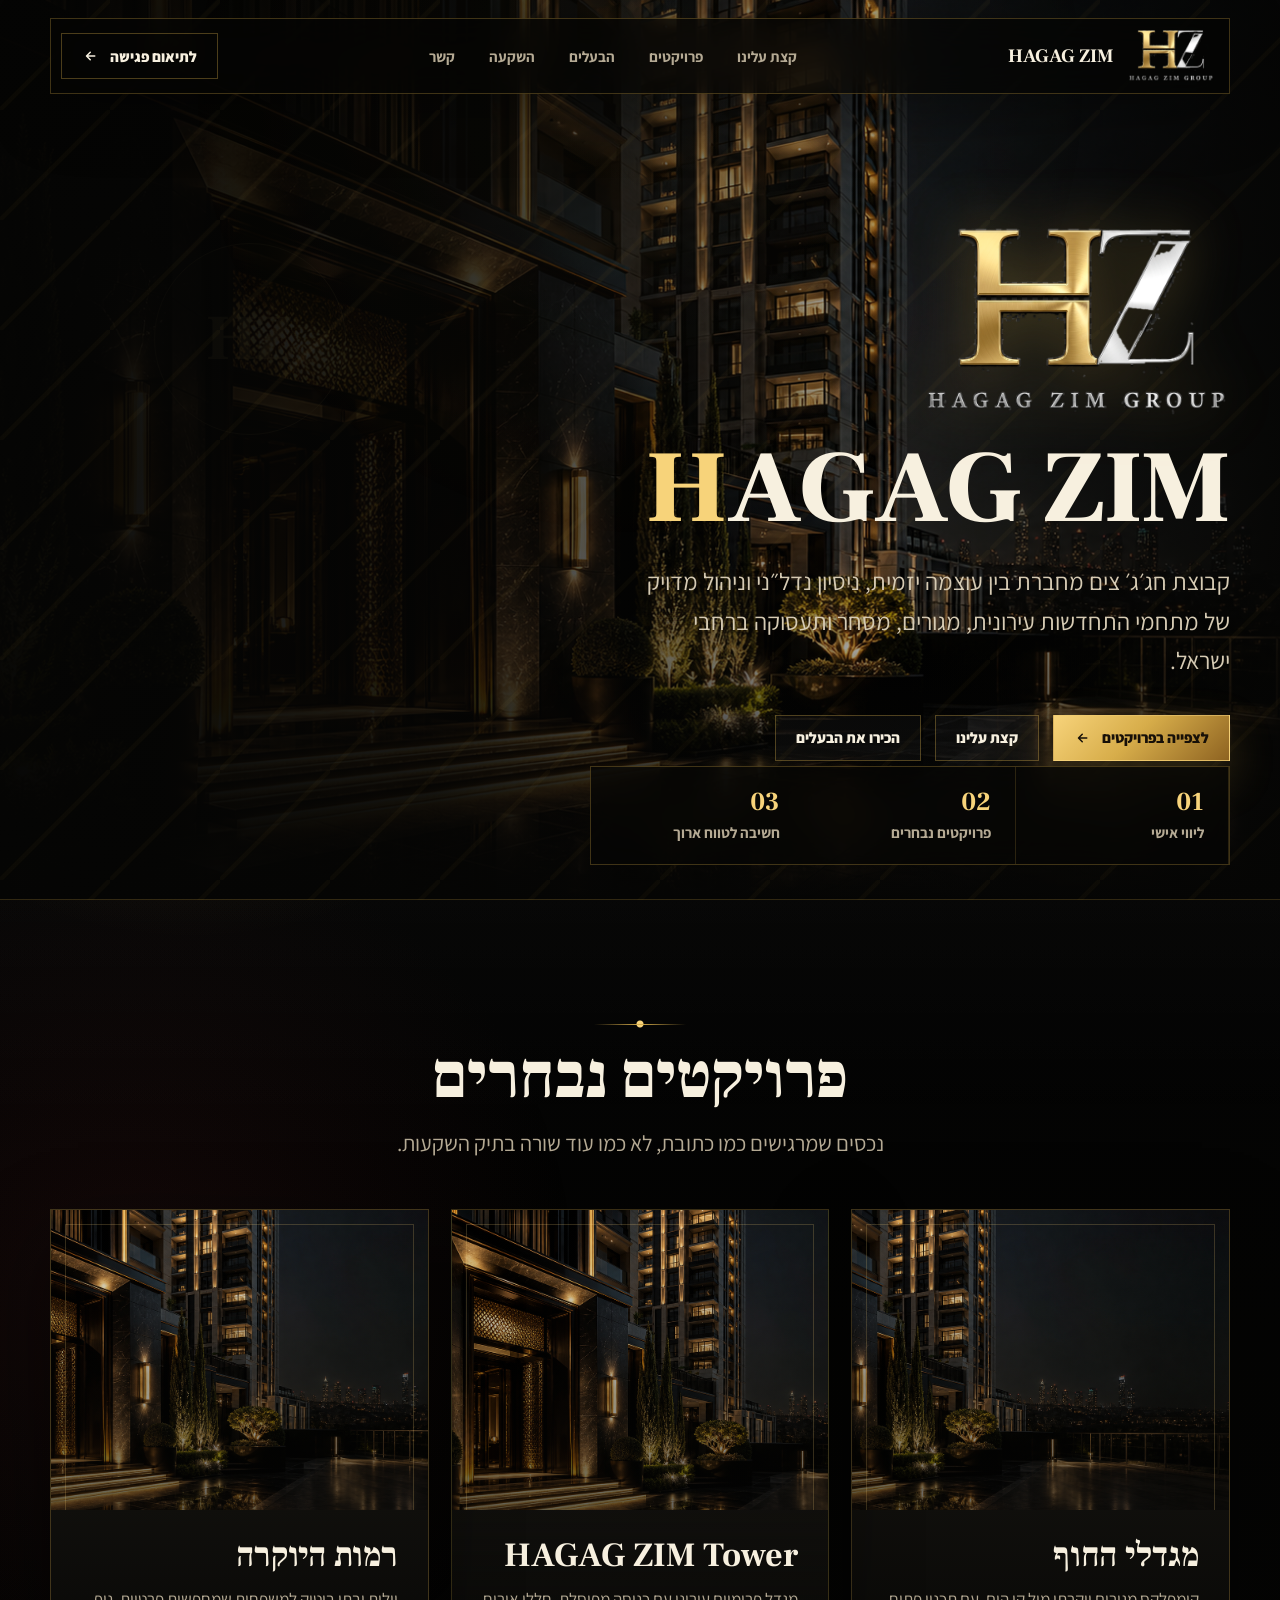
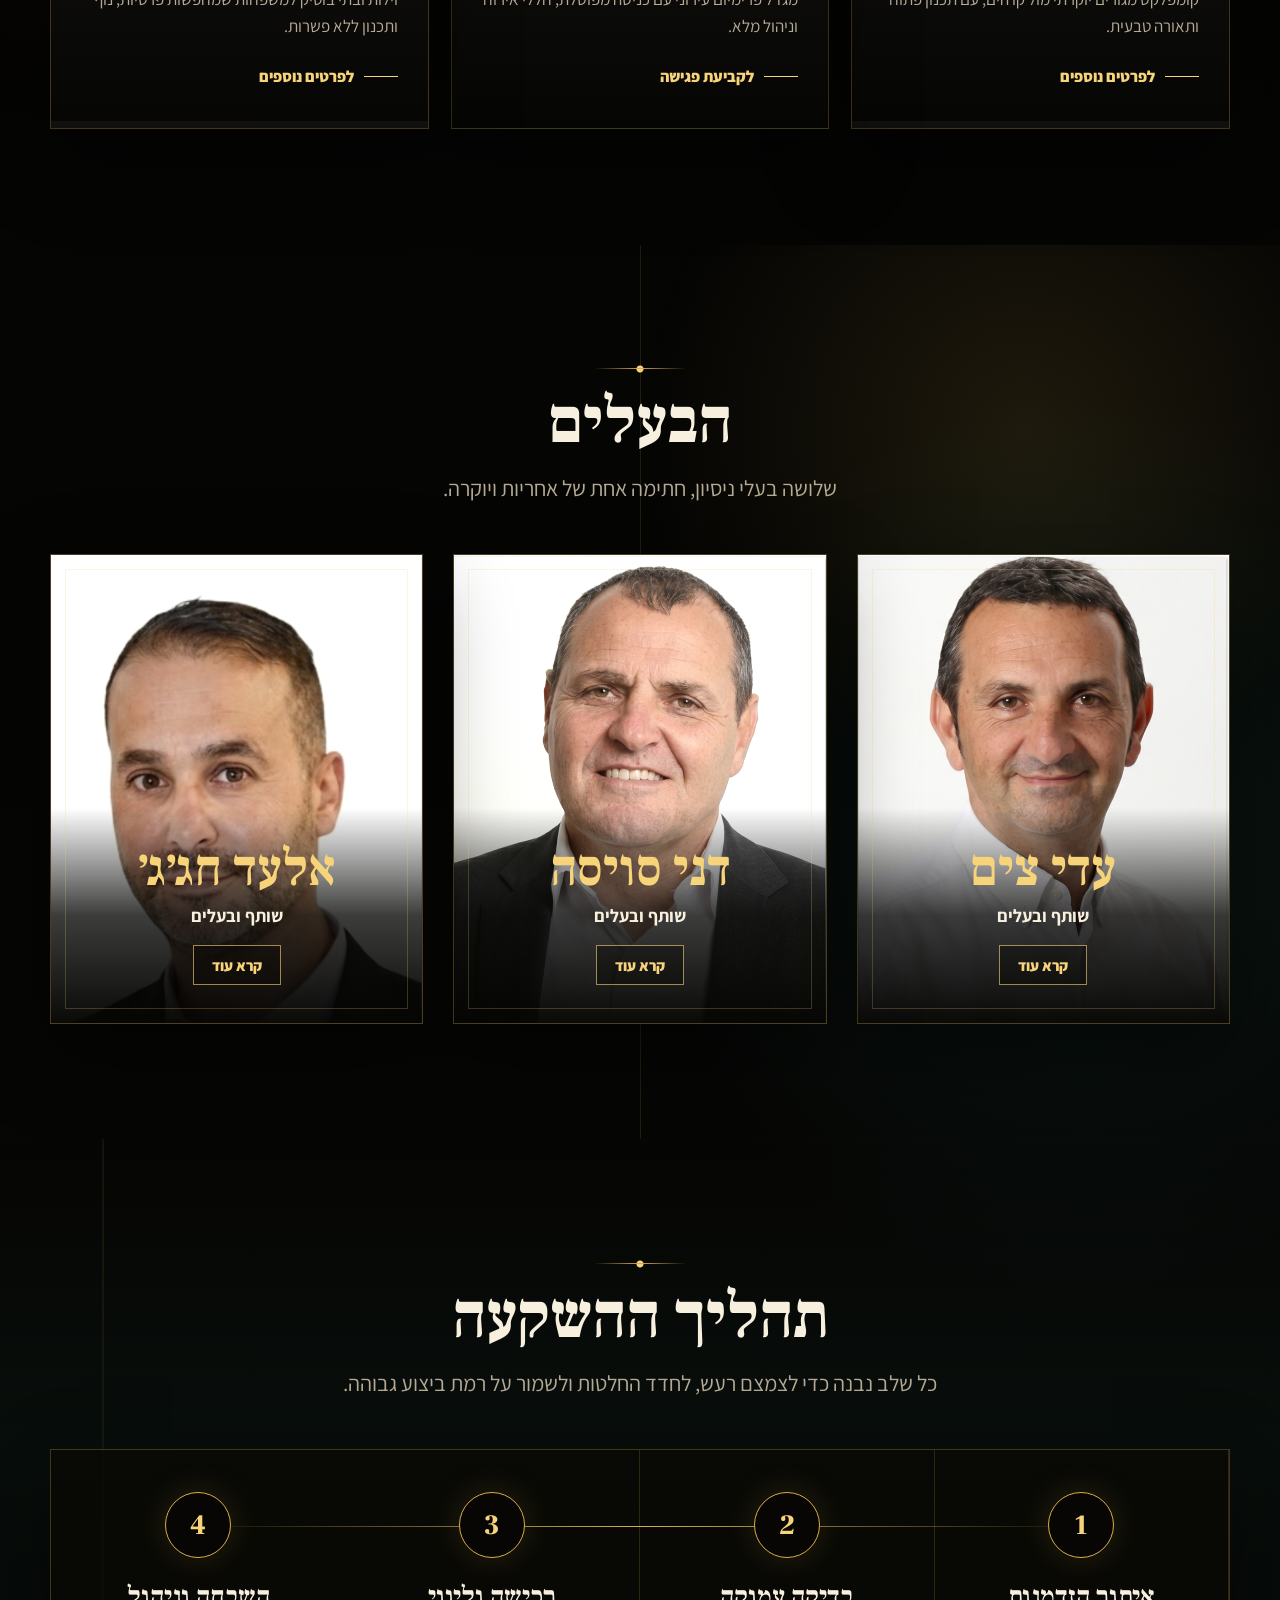
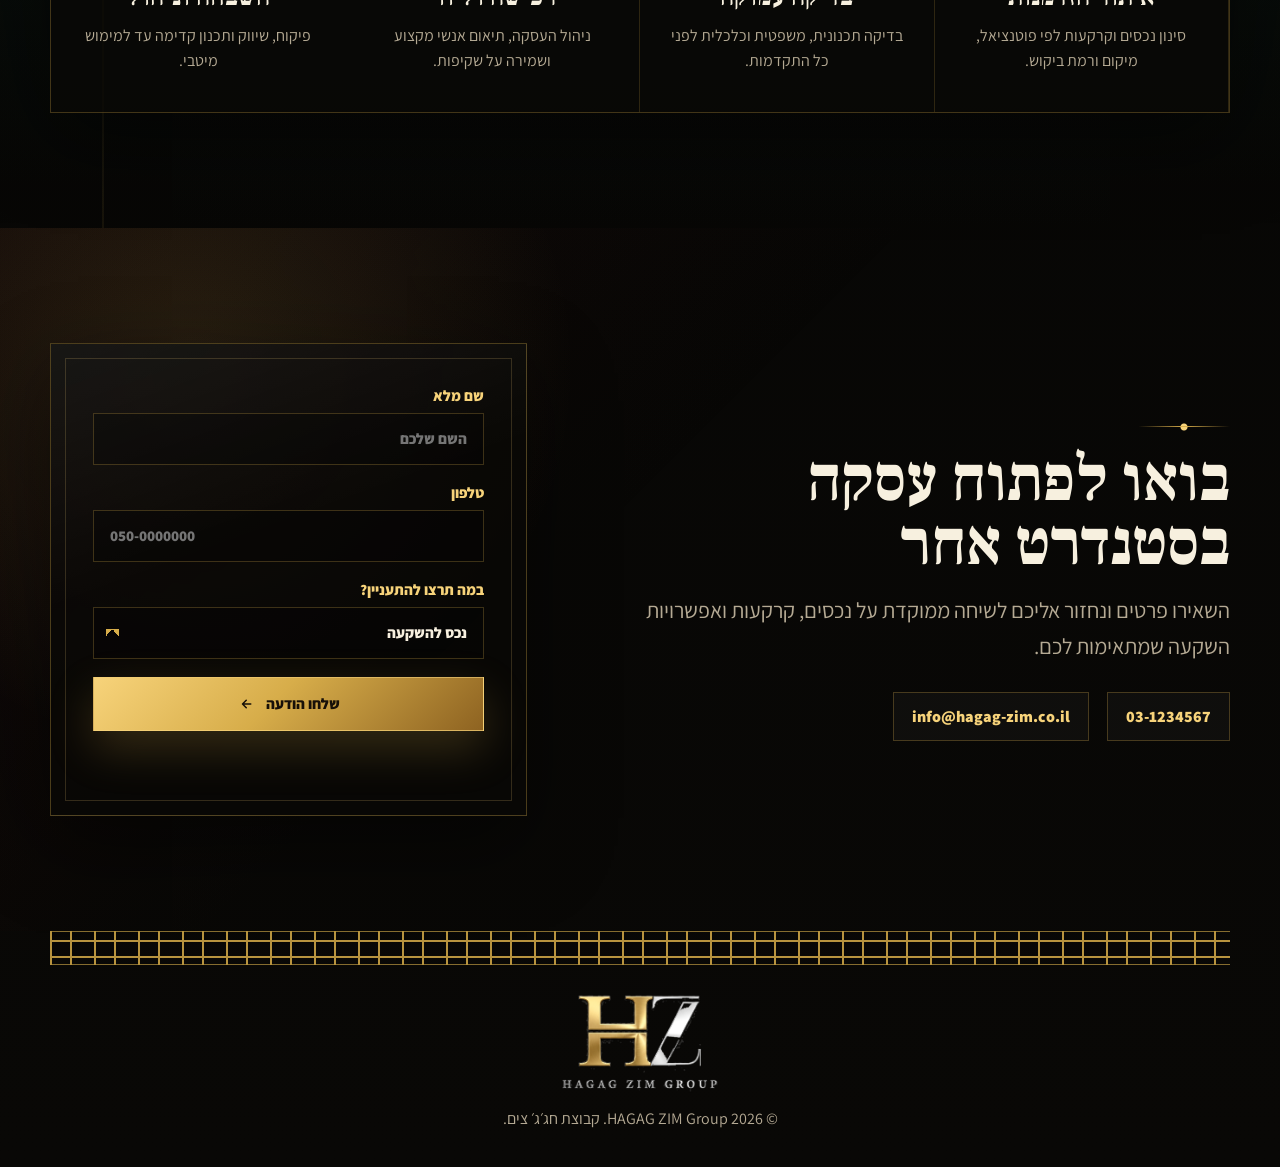
==== commit e2ab8044: "Add Hagag Zim favicon" ====
--- a/index.html
+++ b/index.html
@@ -14,6 +14,7 @@
       href="https://fonts.googleapis.com/css2?family=Assistant:wght@300;400;500;600;700;800&family=Frank+Ruhl+Libre:wght@400;500;700;900&display=swap"
       rel="stylesheet"
     />
+    <link rel="icon" href="assets/hagag-zim-logo.png" />
     <link rel="stylesheet" href="styles.css" />
   </head>
   <body>
